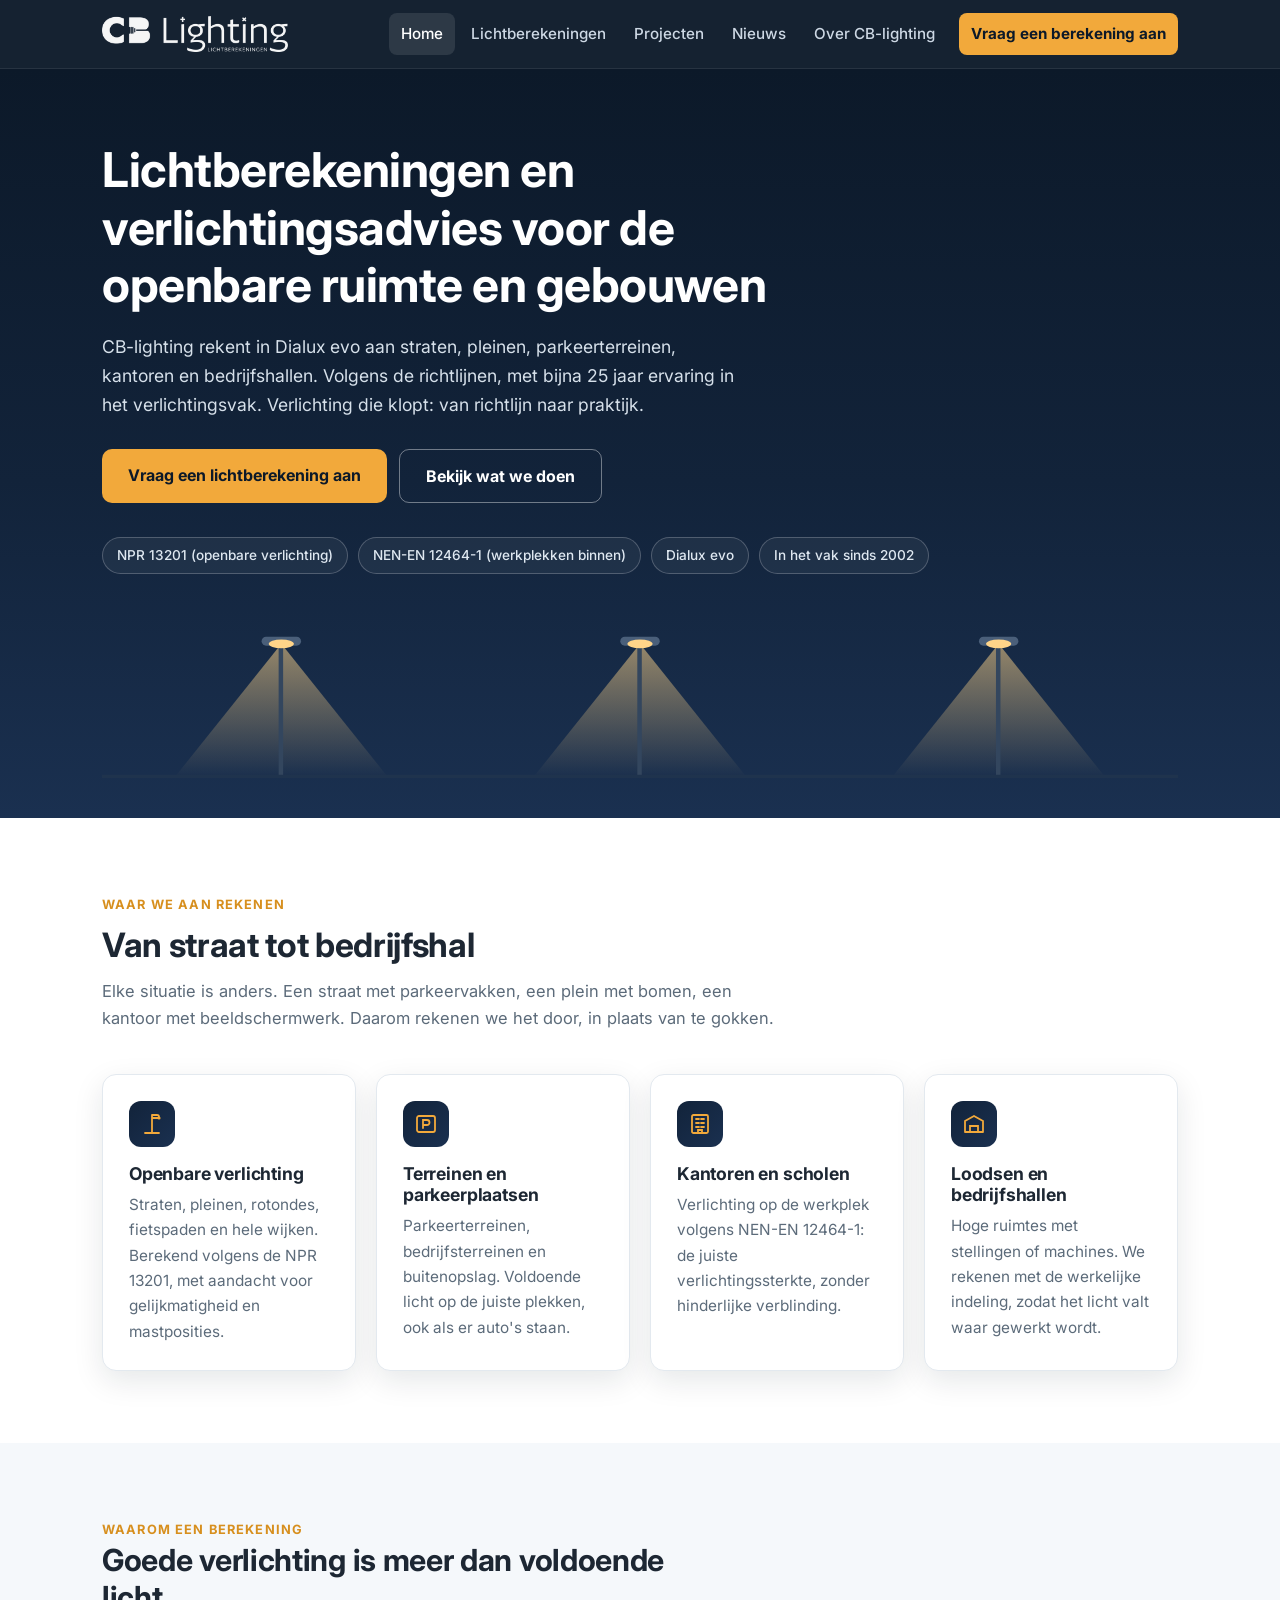
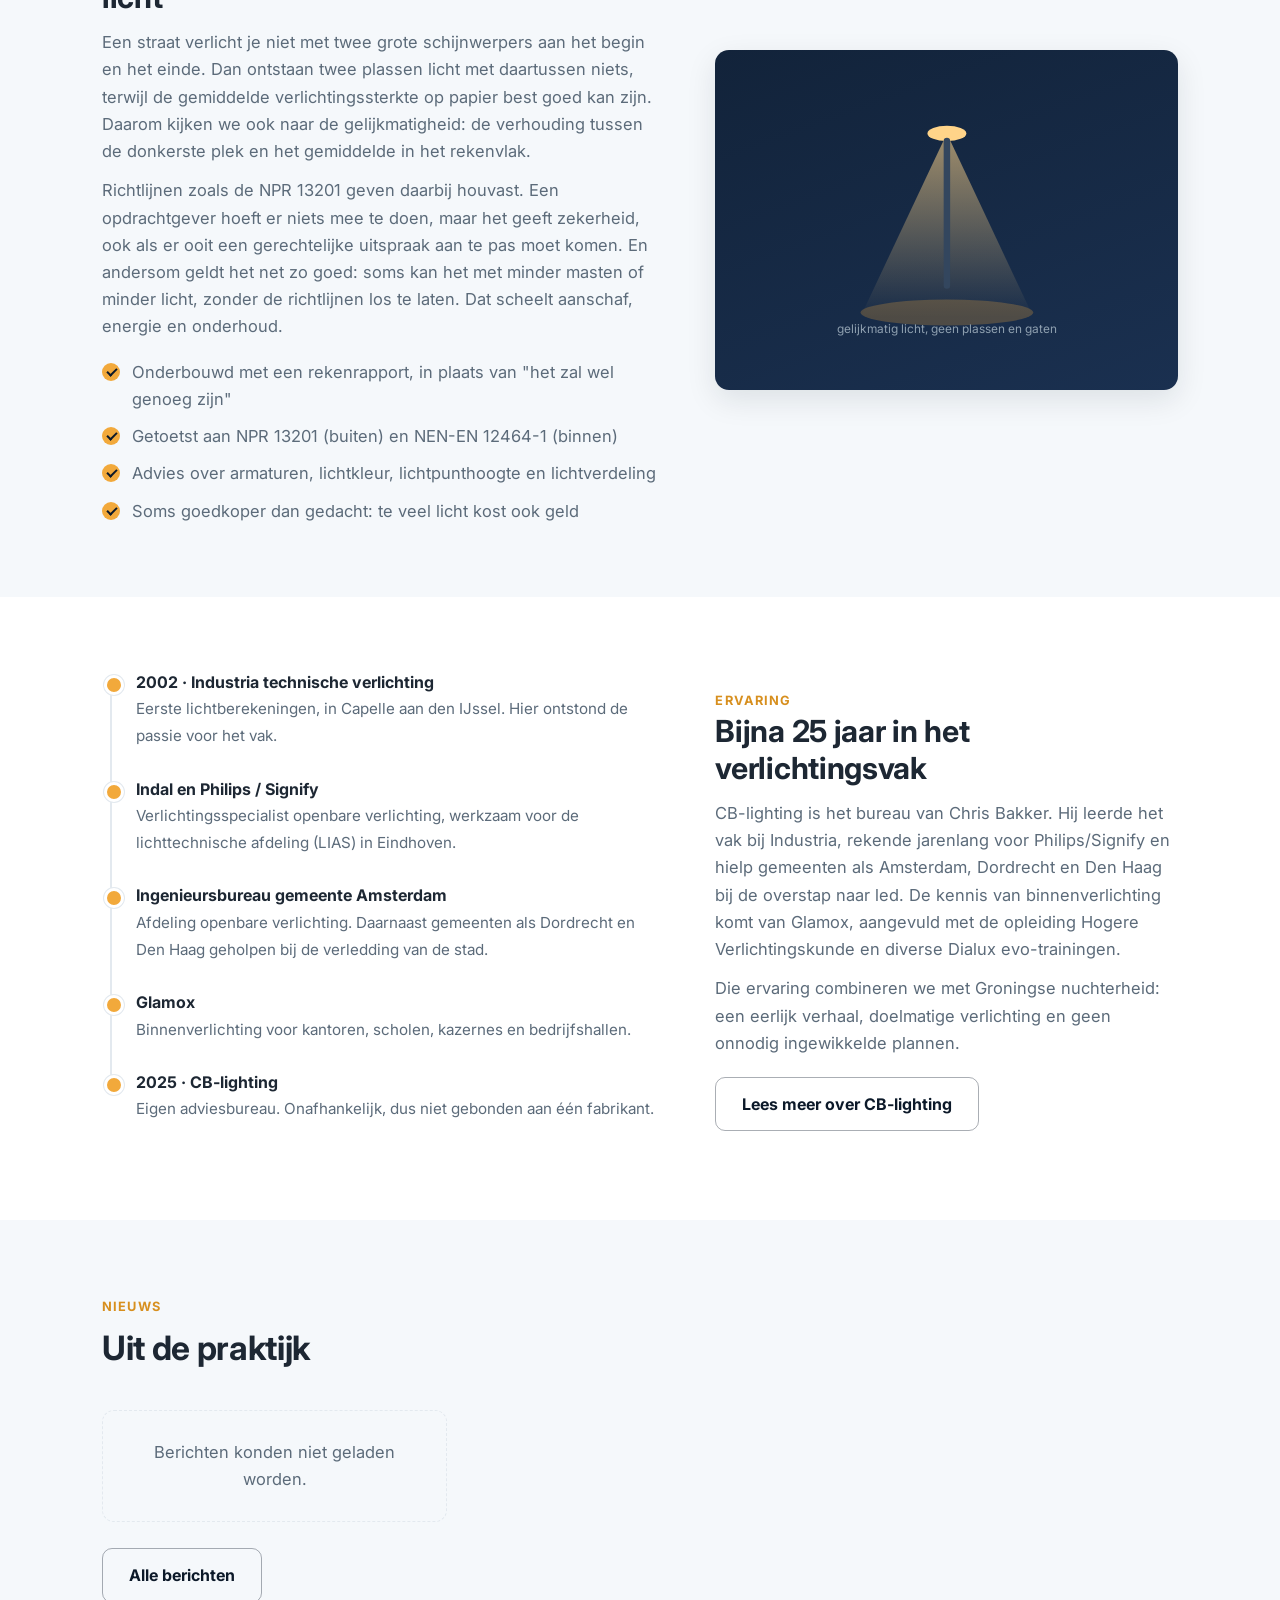
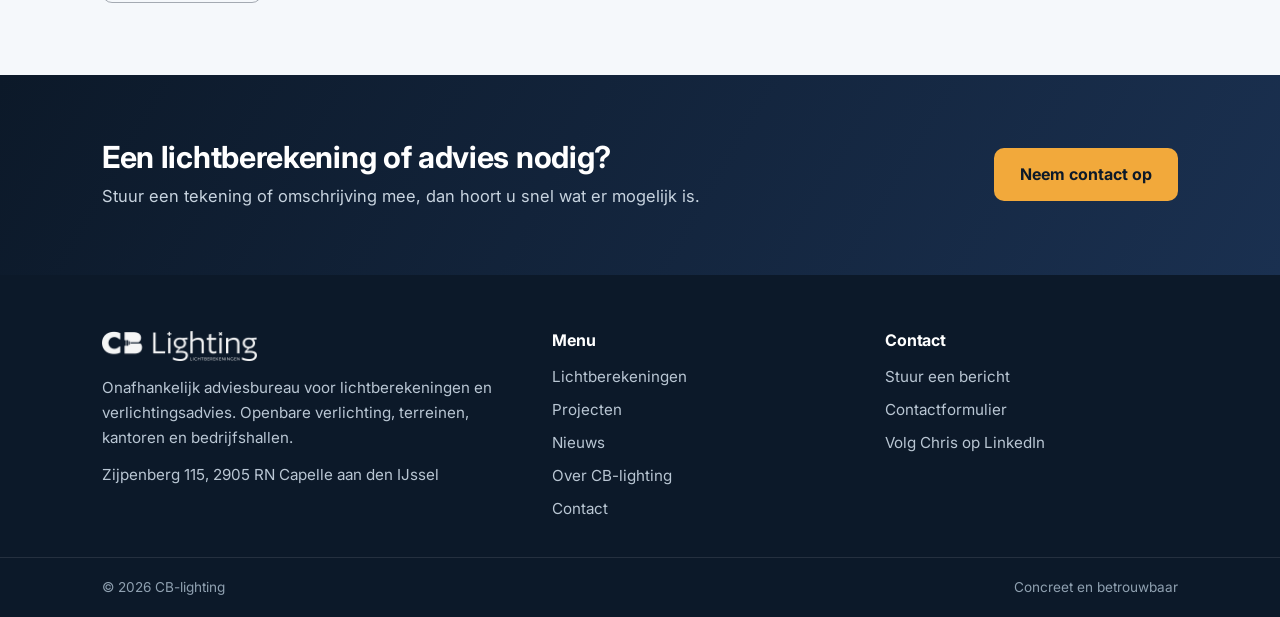
==== index.html @ fa9747a0 "Telefoonvriendelijker: belknop in de balk op mobiel, menu sluit bij tikken ernaast, bewerk-balk comp" ====
<!DOCTYPE html>
<html lang="nl">
<head>
  <meta charset="UTF-8">
  <meta name="viewport" content="width=device-width, initial-scale=1.0">
  <title>Lichtberekeningen en verlichtingsadvies | CB-lighting</title>
  <meta name="description" content="CB-lighting maakt lichtberekeningen in Dialux evo voor openbare verlichting, terreinen en gebouwen. Volgens NPR 13201 en NEN-EN 12464-1, met bijna 25 jaar ervaring in het verlichtingsvak.">
  <link rel="canonical" href="https://cb-lighting.nl/">
  <meta property="og:title" content="Lichtberekeningen en verlichtingsadvies | CB-lighting">
  <meta property="og:description" content="Lichtberekeningen voor straten, terreinen, kantoren en hallen. Volgens NPR 13201 en NEN-EN 12464-1.">
  <meta property="og:type" content="website">
  <meta property="og:url" content="https://cb-lighting.nl/">
  <link rel="icon" href="assets/favicon.png" type="image/png">
  <link rel="preconnect" href="https://fonts.googleapis.com">
  <link rel="preconnect" href="https://fonts.gstatic.com" crossorigin>
  <link href="https://fonts.googleapis.com/css2?family=Inter:wght@400;500;600;700;800&display=swap" rel="stylesheet">
  <link rel="stylesheet" href="css/stijl.css">
  <script type="application/ld+json">
  {
    "@context": "https://schema.org",
    "@type": "ProfessionalService",
    "name": "CB-lighting",
    "description": "Adviesbureau voor lichtberekeningen en verlichtingsadvies: openbare verlichting, terreinen, kantoren en bedrijfshallen.",
    "url": "https://cb-lighting.nl/",
    "founder": { "@type": "Person", "name": "Chris Bakker" },
    "address": {
      "@type": "PostalAddress",
      "streetAddress": "Zijpenberg 115",
      "postalCode": "2905 RN",
      "addressLocality": "Capelle aan den IJssel",
      "addressCountry": "NL"
    },
    "areaServed": "Nederland",
    "knowsAbout": ["Lichtberekeningen", "Openbare verlichting", "Dialux evo", "NPR 13201", "NEN-EN 12464-1"]
  }
  </script>
</head>
<body>

<header class="top">
  <div class="wrap">
    <a class="logo" href="index.html" aria-label="CB Lighting, naar de homepage">
      <img src="assets/logo-wit.png" alt="CB Lighting, lichtberekeningen">
    </a>
    <a class="belknop" href="#" aria-label="Bel CB-lighting"><svg viewBox="0 0 24 24" fill="none" stroke="#0c1929" stroke-width="2" stroke-linecap="round"><path d="M5 4h4l2 5-2.5 1.5a12 12 0 0 0 5 5L15 13l5 2v4a2 2 0 0 1-2 2A16 16 0 0 1 3 6a2 2 0 0 1 2-2z"/></svg></a>
    <button class="hamburger" aria-label="Menu openen"><span></span><span></span><span></span></button>
    <nav class="menu">
      <a href="index.html" class="actief">Home</a>
      <a href="lichtberekeningen.html">Lichtberekeningen</a>
      <a href="projecten.html">Projecten</a>
      <a href="nieuws.html">Nieuws</a>
      <a href="over-cb-lighting.html">Over CB-lighting</a>
      <a href="contact.html" class="cta">Vraag een berekening aan</a>
    </nav>
  </div>
</header>

<section class="hero">
  <div class="wrap">
    <h1>Lichtberekeningen en verlichtingsadvies voor de openbare ruimte en gebouwen</h1>
    <p class="sub">CB-lighting rekent in Dialux evo aan straten, pleinen, parkeerterreinen, kantoren en bedrijfshallen. Volgens de richtlijnen, met bijna 25 jaar ervaring in het verlichtingsvak. Verlichting die klopt: van richtlijn naar praktijk.</p>
    <div class="knoppen">
      <a class="knop vol" href="contact.html">Vraag een lichtberekening aan</a>
      <a class="knop rand" href="lichtberekeningen.html">Bekijk wat we doen</a>
    </div>
    <div class="badges">
      <span class="badge">NPR 13201 (openbare verlichting)</span>
      <span class="badge">NEN-EN 12464-1 (werkplekken binnen)</span>
      <span class="badge">Dialux evo</span>
      <span class="badge">In het vak sinds 2002</span>
    </div>
    <svg class="heroscene" viewBox="0 0 1200 190" xmlns="http://www.w3.org/2000/svg" aria-hidden="true" preserveAspectRatio="xMidYMax slice">
      <defs>
        <linearGradient id="licht" x1="0" y1="0" x2="0" y2="1">
          <stop offset="0" stop-color="#ffd489" stop-opacity="0.55"/>
          <stop offset="1" stop-color="#ffd489" stop-opacity="0"/>
        </linearGradient>
      </defs>
      <!-- lichtmasten met overlappende lichtbundels: gelijkmatige verlichting -->
      <g>
        <path d="M200 40 L80 190 L320 190 Z" fill="url(#licht)"/>
        <path d="M600 40 L480 190 L720 190 Z" fill="url(#licht)"/>
        <path d="M1000 40 L880 190 L1120 190 Z" fill="url(#licht)"/>
        <rect x="197" y="40" width="5" height="150" rx="2" fill="#33465e"/>
        <rect x="597" y="40" width="5" height="150" rx="2" fill="#33465e"/>
        <rect x="997" y="40" width="5" height="150" rx="2" fill="#33465e"/>
        <rect x="178" y="32" width="44" height="10" rx="5" fill="#4a5f7a"/>
        <rect x="578" y="32" width="44" height="10" rx="5" fill="#4a5f7a"/>
        <rect x="978" y="32" width="44" height="10" rx="5" fill="#4a5f7a"/>
        <ellipse cx="200" cy="40" rx="14" ry="5" fill="#ffd489"/>
        <ellipse cx="600" cy="40" rx="14" ry="5" fill="#ffd489"/>
        <ellipse cx="1000" cy="40" rx="14" ry="5" fill="#ffd489"/>
      </g>
      <rect x="0" y="186" width="1200" height="4" fill="#1f334d"/>
    </svg>
  </div>
</section>

<section class="sectie">
  <div class="wrap">
    <div class="kop">
      <span class="label">Waar we aan rekenen</span>
      <h2>Van straat tot bedrijfshal</h2>
      <p>Elke situatie is anders. Een straat met parkeervakken, een plein met bomen, een kantoor met beeldschermwerk. Daarom rekenen we het door, in plaats van te gokken.</p>
    </div>
    <div class="kaarten">
      <div class="kaart">
        <div class="icoon">
          <svg viewBox="0 0 24 24" fill="none" stroke="#f2a93b" stroke-width="1.8" stroke-linecap="round"><path d="M12 3v18M12 3h5a2 2 0 0 1 2 2v1h-7M5 21h14"/><circle cx="19" cy="6" r="1.6" fill="#f2a93b" stroke="none"/></svg>
        </div>
        <h3>Openbare verlichting</h3>
        <p>Straten, pleinen, rotondes, fietspaden en hele wijken. Berekend volgens de NPR 13201, met aandacht voor gelijkmatigheid en mastposities.</p>
      </div>
      <div class="kaart">
        <div class="icoon">
          <svg viewBox="0 0 24 24" fill="none" stroke="#f2a93b" stroke-width="1.8" stroke-linecap="round"><rect x="3" y="4" width="18" height="16" rx="2"/><path d="M9 16v-8h4a2.5 2.5 0 0 1 0 5H9"/></svg>
        </div>
        <h3>Terreinen en parkeerplaatsen</h3>
        <p>Parkeerterreinen, bedrijfsterreinen en buitenopslag. Voldoende licht op de juiste plekken, ook als er auto's staan.</p>
      </div>
      <div class="kaart">
        <div class="icoon">
          <svg viewBox="0 0 24 24" fill="none" stroke="#f2a93b" stroke-width="1.8" stroke-linecap="round"><rect x="4" y="3" width="16" height="18" rx="1.5"/><path d="M8 7h3M8 11h3M8 15h3M13 7h3M13 11h3M13 15h3M10 21v-3h4v3"/></svg>
        </div>
        <h3>Kantoren en scholen</h3>
        <p>Verlichting op de werkplek volgens NEN-EN 12464-1: de juiste verlichtingssterkte, zonder hinderlijke verblinding.</p>
      </div>
      <div class="kaart">
        <div class="icoon">
          <svg viewBox="0 0 24 24" fill="none" stroke="#f2a93b" stroke-width="1.8" stroke-linecap="round"><path d="M3 20V9l9-5 9 5v11M3 20h18M8 20v-6h8v6"/></svg>
        </div>
        <h3>Loodsen en bedrijfshallen</h3>
        <p>Hoge ruimtes met stellingen of machines. We rekenen met de werkelijke indeling, zodat het licht valt waar gewerkt wordt.</p>
      </div>
    </div>
  </div>
</section>

<section class="sectie wolk">
  <div class="wrap twee">
    <div class="tekstblok">
      <span class="label" style="color:var(--amber-donker);font-weight:700;text-transform:uppercase;letter-spacing:.09em;font-size:.8rem;">Waarom een berekening</span>
      <h2>Goede verlichting is meer dan voldoende licht</h2>
      <div data-tekst="home_welkom">
        <p>Een straat verlicht je niet met twee grote schijnwerpers aan het begin en het einde. Dan ontstaan twee plassen licht met daartussen niets, terwijl de gemiddelde verlichtingssterkte op papier best goed kan zijn. Daarom kijken we ook naar de gelijkmatigheid: de verhouding tussen de donkerste plek en het gemiddelde in het rekenvlak.</p>
        <p>Richtlijnen zoals de NPR 13201 geven daarbij houvast. Een opdrachtgever hoeft er niets mee te doen, maar het geeft zekerheid, ook als er ooit een gerechtelijke uitspraak aan te pas moet komen. En andersom geldt het net zo goed: soms kan het met minder masten of minder licht, zonder de richtlijnen los te laten. Dat scheelt aanschaf, energie en onderhoud.</p>
      </div>
      <ul class="checklijst" style="margin-top:18px">
        <li>Onderbouwd met een rekenrapport, in plaats van "het zal wel genoeg zijn"</li>
        <li>Getoetst aan NPR 13201 (buiten) en NEN-EN 12464-1 (binnen)</li>
        <li>Advies over armaturen, lichtkleur, lichtpunthoogte en lichtverdeling</li>
        <li>Soms goedkoper dan gedacht: te veel licht kost ook geld</li>
      </ul>
    </div>
    <div class="beeld" data-foto="home-zijbeeld" style="min-height:340px">
      <svg viewBox="0 0 300 220" xmlns="http://www.w3.org/2000/svg" style="width:70%" aria-hidden="true">
        <defs>
          <linearGradient id="bundel" x1="0" y1="0" x2="0" y2="1">
            <stop offset="0" stop-color="#ffd489" stop-opacity=".6"/><stop offset="1" stop-color="#ffd489" stop-opacity="0"/>
          </linearGradient>
        </defs>
        <path d="M150 30 L70 200 L230 200 Z" fill="url(#bundel)"/>
        <ellipse cx="150" cy="30" rx="18" ry="7" fill="#ffd489"/>
        <rect x="147" y="34" width="6" height="140" rx="3" fill="#33465e"/>
        <ellipse cx="150" cy="196" rx="80" ry="12" fill="#f2a93b" opacity=".25"/>
        <text x="150" y="215" text-anchor="middle" fill="#8fa0b0" font-family="Inter, sans-serif" font-size="11">gelijkmatig licht, geen plassen en gaten</text>
      </svg>
    </div>
  </div>
</section>

<section class="sectie">
  <div class="wrap twee">
    <div>
      <ul class="tijdlijn">
        <li><b>2002 · Industria technische verlichting</b><span>Eerste lichtberekeningen, in Capelle aan den IJssel. Hier ontstond de passie voor het vak.</span></li>
        <li><b>Indal en Philips / Signify</b><span>Verlichtingsspecialist openbare verlichting, werkzaam voor de lichttechnische afdeling (LIAS) in Eindhoven.</span></li>
        <li><b>Ingenieursbureau gemeente Amsterdam</b><span>Afdeling openbare verlichting. Daarnaast gemeenten als Dordrecht en Den Haag geholpen bij de verledding van de stad.</span></li>
        <li><b>Glamox</b><span>Binnenverlichting voor kantoren, scholen, kazernes en bedrijfshallen.</span></li>
        <li><b>2025 · CB-lighting</b><span>Eigen adviesbureau. Onafhankelijk, dus niet gebonden aan één fabrikant.</span></li>
      </ul>
    </div>
    <div class="tekstblok">
      <span class="label" style="color:var(--amber-donker);font-weight:700;text-transform:uppercase;letter-spacing:.09em;font-size:.8rem;">Ervaring</span>
      <h2>Bijna 25 jaar in het verlichtingsvak</h2>
      <p>CB-lighting is het bureau van Chris Bakker. Hij leerde het vak bij Industria, rekende jarenlang voor Philips/Signify en hielp gemeenten als Amsterdam, Dordrecht en Den Haag bij de overstap naar led. De kennis van binnenverlichting komt van Glamox, aangevuld met de opleiding Hogere Verlichtingskunde en diverse Dialux evo-trainingen.</p>
      <p>Die ervaring combineren we met Groningse nuchterheid: een eerlijk verhaal, doelmatige verlichting en geen onnodig ingewikkelde plannen.</p>
      <a class="knop rand donker" href="over-cb-lighting.html" style="margin-top:8px">Lees meer over CB-lighting</a>
    </div>
  </div>
</section>

<section class="sectie wolk">
  <div class="wrap">
    <div class="kop">
      <span class="label">Nieuws</span>
      <h2>Uit de praktijk</h2>
    </div>
    <div class="nieuwslijst" id="nieuws-thuis">
      <div class="leegmelding">Berichten worden geladen...</div>
    </div>
    <p style="margin-top:26px"><a class="knop rand donker" href="nieuws.html">Alle berichten</a></p>
  </div>
</section>

<section class="ctastrook">
  <div class="wrap">
    <div>
      <h2>Een lichtberekening of advies nodig?</h2>
      <p>Stuur een tekening of omschrijving mee, dan hoort u snel wat er mogelijk is.</p>
      <p data-telblok style="display:none;margin-top:8px">Liever direct bellen? <a data-tellink href="#" style="color:var(--gloed);font-weight:700"></a></p>
    </div>
    <a class="knop vol" href="contact.html">Neem contact op</a>
  </div>
</section>

<footer>
  <div class="wrap">
    <div>
      <a class="logo" href="index.html" style="margin-bottom:14px"><img src="assets/logo-wit.png" alt="CB Lighting"></a>
      <p>Onafhankelijk adviesbureau voor lichtberekeningen en verlichtingsadvies. Openbare verlichting, terreinen, kantoren en bedrijfshallen.</p>
      <p style="margin-top:12px" data-tekst="contact_adres" data-enkel>Zijpenberg 115, 2905 RN Capelle aan den IJssel</p>
    </div>
    <div>
      <h4>Menu</h4>
      <ul>
        <li><a href="lichtberekeningen.html">Lichtberekeningen</a></li>
        <li><a href="projecten.html">Projecten</a></li>
        <li><a href="nieuws.html">Nieuws</a></li>
        <li><a href="over-cb-lighting.html">Over CB-lighting</a></li>
        <li><a href="contact.html">Contact</a></li>
      </ul>
    </div>
    <div>
      <h4>Contact</h4>
      <ul>
        <li><a data-maillink href="contact.html">Stuur een bericht</a></li>
        <li data-telblok style="display:none"><a data-tellink href="#"></a></li>
        <li><a href="contact.html">Contactformulier</a></li>
        <li><a href="https://www.linkedin.com/in/ccbakker/" target="_blank" rel="noopener">Volg Chris op LinkedIn</a></li>
      </ul>
    </div>
  </div>
  <div class="onderbalk">
    <div class="wrap">
      <span>© <span data-jaar>2026</span> CB-lighting</span>
      <span>Concreet en betrouwbaar</span>
    </div>
  </div>
</footer>

<script src="js/config.js"></script>
<script src="js/site.js"></script>
<script>
// Laatste drie nieuwsberichten op de homepage
cblLees("cbl_nieuws?select=id,titel,tekst,foto_url,linkedin_url,datum&gepubliceerd=eq.true&order=datum.desc&limit=3")
  .then(function (items) {
    var doel = document.getElementById("nieuws-thuis");
    doel.innerHTML = "";
    if (!items.length) {
      doel.innerHTML = '<div class="leegmelding">Nog geen berichten.</div>';
      return;
    }
    items.forEach(function (n) {
      var kaart = document.createElement("article");
      kaart.className = "nieuwsitem";
      var foto = n.foto_url ? '<div class="nfoto"><img src="' + n.foto_url + '" alt="" loading="lazy"></div>' : "";
      var chip = n.linkedin_url ? '<span class="li-chip">LinkedIn-bericht</span>' : "";
      kaart.innerHTML = foto +
        '<div class="inhoud">' +
        '<div class="kop-rij"><time></time>' + chip + '</div><h3></h3><div class="tekst dicht"></div>' +
        '<div class="voet"><a class="leesmeer" href="nieuws.html#' + n.id + '" style="text-decoration:none">Lees verder</a></div>' +
        '</div>';
      kaart.querySelector("time").textContent = cblDatum(n.datum);
      kaart.querySelector("h3").textContent = n.titel;
      kaart.querySelector(".tekst").textContent = n.tekst;
      doel.appendChild(kaart);
    });
  })
  .catch(function () {
    document.getElementById("nieuws-thuis").innerHTML = '<div class="leegmelding">Berichten konden niet geladen worden.</div>';
  });
</script>
</body>
</html>
---- css/stijl.css ----
/* CB-lighting: één stylesheet voor de hele site */

:root {
  --nacht: #0c1929;
  --nacht-2: #12233a;
  --nacht-3: #1a3050;
  --amber: #f2a93b;
  --amber-donker: #d78f1e;
  --gloed: #ffd489;
  --inkt: #1d2733;
  --grijs: #5c6b7a;
  --lijn: #e3e9ef;
  --wolk: #f5f8fb;
  --wit: #ffffff;
  --schaduw: 0 10px 30px rgba(12, 25, 41, .10);
  --rond: 14px;
  --breed: 1120px;
}

* { margin: 0; padding: 0; box-sizing: border-box; }

html { scroll-behavior: smooth; }

body {
  font-family: "Inter", system-ui, -apple-system, "Segoe UI", sans-serif;
  color: var(--inkt);
  background: var(--wit);
  line-height: 1.65;
  font-size: 16.5px;
}

img { max-width: 100%; display: block; }

a { color: var(--amber-donker); }

h1, h2, h3, h4 { line-height: 1.2; font-weight: 700; letter-spacing: -.01em; }

.wrap { max-width: var(--breed); margin: 0 auto; padding: 0 22px; }

/* ---------- Header ---------- */

.top {
  position: sticky; top: 0; z-index: 50;
  background: rgba(12, 25, 41, .96);
  backdrop-filter: blur(8px);
  border-bottom: 1px solid rgba(255, 255, 255, .08);
}
.top .wrap { display: flex; align-items: center; justify-content: space-between; height: 68px; }

.logo { display: flex; align-items: center; gap: 10px; text-decoration: none; }
.logo svg { width: 34px; height: 34px; flex: none; }
.logo b { color: var(--wit); font-size: 1.15rem; letter-spacing: .01em; }
.logo b span { color: var(--amber); }
.logo img { height: 36px; width: auto; display: block; }
footer .logo img { height: 30px; }

.menu { display: flex; gap: 4px; align-items: center; }
.menu a {
  color: #cdd8e4; text-decoration: none; font-size: .95rem; font-weight: 500;
  padding: 8px 12px; border-radius: 8px;
}
.menu a:hover { color: var(--wit); background: rgba(255, 255, 255, .07); }
.menu a.actief { color: var(--wit); background: rgba(255, 255, 255, .10); }
.menu a.cta {
  background: var(--amber); color: var(--nacht); font-weight: 700; margin-left: 8px;
}
.menu a.cta:hover { background: var(--gloed); }

.hamburger {
  display: none; background: none; border: 0; cursor: pointer; padding: 8px;
}
.hamburger span { display: block; width: 24px; height: 2px; background: var(--wit); margin: 5px 0; border-radius: 2px; }

/* Belknop in de balk: alleen op telefoonformaat, en alleen als er een nummer is ingesteld */
.belknop { display: none; }

@media (max-width: 900px) {
  .hamburger { display: block; }
  body.tel-actief .belknop {
    display: grid; place-items: center;
    width: 42px; height: 42px; border-radius: 50%;
    background: var(--amber); margin-left: auto; margin-right: 12px; flex: none;
  }
  body.tel-actief .belknop svg { width: 20px; height: 20px; }
  .menu {
    display: none; position: absolute; top: 68px; left: 0; right: 0;
    flex-direction: column; align-items: stretch; gap: 2px;
    background: var(--nacht); padding: 12px 18px 18px;
    border-bottom: 1px solid rgba(255, 255, 255, .1);
  }
  .menu.open { display: flex; }
  .menu a { padding: 12px 14px; }
  .menu a.cta { margin-left: 0; text-align: center; margin-top: 6px; }
}

/* ---------- Hero ---------- */

.hero {
  position: relative; overflow: hidden;
  background: linear-gradient(180deg, var(--nacht) 0%, var(--nacht-2) 55%, var(--nacht-3) 100%);
  color: var(--wit);
}
.hero .wrap { position: relative; z-index: 2; padding-top: 72px; padding-bottom: 40px; }
.hero h1 { font-size: clamp(1.9rem, 4.2vw, 3rem); max-width: 720px; }
.hero p.sub { margin-top: 18px; max-width: 640px; color: #d6e0ea; font-size: 1.1rem; }
.hero .knoppen { margin-top: 30px; display: flex; gap: 12px; flex-wrap: wrap; }

.badges { display: flex; gap: 10px; flex-wrap: wrap; margin-top: 34px; }
.badge {
  border: 1px solid rgba(255, 255, 255, .22); color: #dfe8f1;
  padding: 6px 14px; border-radius: 999px; font-size: .85rem; font-weight: 500;
  background: rgba(255, 255, 255, .05);
}

.heroscene { display: block; width: 100%; margin-top: 34px; }

/* ---------- Knoppen ---------- */

.knop {
  display: inline-block; text-decoration: none; font-weight: 700; font-size: 1rem;
  padding: 13px 26px; border-radius: 10px; border: 0; cursor: pointer;
  transition: transform .12s ease, background .12s ease;
}
.knop:hover { transform: translateY(-1px); }
.knop.vol { background: var(--amber); color: var(--nacht); }
.knop.vol:hover { background: var(--gloed); }
.knop.rand { background: transparent; color: var(--wit); border: 1.5px solid rgba(255, 255, 255, .4); }
.knop.rand:hover { border-color: var(--wit); }
.knop.rand.donker { color: var(--nacht); border-color: rgba(12, 25, 41, .35); }
.knop.rand.donker:hover { border-color: var(--nacht); }

/* ---------- Secties ---------- */

.sectie { padding: 72px 0; }
.sectie.wolk { background: var(--wolk); }
.sectie.nacht { background: var(--nacht); color: var(--wit); }

.kop { max-width: 680px; margin-bottom: 42px; }
.kop .label {
  color: var(--amber-donker); font-weight: 700; text-transform: uppercase;
  letter-spacing: .09em; font-size: .8rem;
}
.sectie.nacht .kop .label { color: var(--amber); }
.kop h2 { font-size: clamp(1.5rem, 3vw, 2.1rem); margin-top: 8px; }
.kop p { margin-top: 12px; color: var(--grijs); }
.sectie.nacht .kop p { color: #c7d3df; }

/* ---------- Kaarten ---------- */

.kaarten { display: grid; grid-template-columns: repeat(auto-fit, minmax(240px, 1fr)); gap: 20px; }
.kaart {
  background: var(--wit); border: 1px solid var(--lijn); border-radius: var(--rond);
  padding: 26px; box-shadow: var(--schaduw);
}
.kaart .icoon {
  width: 46px; height: 46px; border-radius: 12px; display: grid; place-items: center;
  background: linear-gradient(135deg, var(--nacht-2), var(--nacht-3)); margin-bottom: 16px;
}
.kaart .icoon svg { width: 24px; height: 24px; }
.kaart h3 { font-size: 1.1rem; margin-bottom: 8px; }
.kaart p { color: var(--grijs); font-size: .96rem; }

/* ---------- Twee kolommen ---------- */

.twee { display: grid; grid-template-columns: 1.1fr .9fr; gap: 48px; align-items: center; }
@media (max-width: 860px) { .twee { grid-template-columns: 1fr; gap: 28px; } }
.twee .beeld {
  border-radius: var(--rond); overflow: hidden; box-shadow: var(--schaduw);
  background: linear-gradient(160deg, var(--nacht-2), var(--nacht-3));
  min-height: 280px; display: grid; place-items: center;
}
.twee .beeld img { width: 100%; height: 100%; object-fit: cover; }
.beeld.heeft-foto > svg { display: none; }

.tekstblok h2 { font-size: clamp(1.4rem, 2.6vw, 1.9rem); margin-bottom: 14px; }
.tekstblok p { color: var(--grijs); margin-bottom: 12px; }
.tekstblok p:last-child { margin-bottom: 0; }

/* ---------- Tijdlijn ---------- */

.tijdlijn { list-style: none; display: grid; gap: 0; }
.tijdlijn li { position: relative; padding: 0 0 26px 34px; }
.tijdlijn li::before {
  content: ""; position: absolute; left: 8px; top: 8px; bottom: -8px; width: 2px;
  background: var(--lijn);
}
.tijdlijn li:last-child::before { display: none; }
.tijdlijn li::after {
  content: ""; position: absolute; left: 2px; top: 6px; width: 14px; height: 14px;
  border-radius: 50%; background: var(--amber); border: 3px solid var(--wit);
  box-shadow: 0 0 0 1px var(--lijn);
}
.tijdlijn b { display: block; font-size: 1rem; }
.tijdlijn span { color: var(--grijs); font-size: .95rem; }

/* ---------- Stappen ---------- */

.stappen { display: grid; grid-template-columns: repeat(auto-fit, minmax(220px, 1fr)); gap: 20px; counter-reset: stap; }
.stap { background: var(--wit); border: 1px solid var(--lijn); border-radius: var(--rond); padding: 24px; }
.stap::before {
  counter-increment: stap; content: counter(stap);
  display: inline-grid; place-items: center; width: 38px; height: 38px; border-radius: 50%;
  background: var(--nacht); color: var(--amber); font-weight: 800; margin-bottom: 14px;
}
.stap h3 { font-size: 1.05rem; margin-bottom: 6px; }
.stap p { color: var(--grijs); font-size: .95rem; }

/* ---------- FAQ ---------- */

.faq { display: grid; gap: 12px; max-width: 780px; }
.faq details { background: var(--wit); border: 1px solid var(--lijn); border-radius: 12px; padding: 0; }
.faq summary {
  cursor: pointer; font-weight: 600; padding: 18px 22px; list-style: none;
  display: flex; justify-content: space-between; align-items: center; gap: 14px;
}
.faq summary::-webkit-details-marker { display: none; }
.faq summary::after { content: "+"; font-size: 1.4rem; color: var(--amber-donker); flex: none; }
.faq details[open] summary::after { content: "\2212"; }
.faq .antwoord { padding: 0 22px 18px; color: var(--grijs); }

/* ---------- Nieuws & projecten ---------- */

.nieuwslijst { display: grid; grid-template-columns: repeat(auto-fill, minmax(300px, 1fr)); gap: 20px; }
.nieuwsitem {
  background: var(--wit); border: 1px solid var(--lijn); border-radius: var(--rond);
  overflow: hidden; box-shadow: var(--schaduw); display: flex; flex-direction: column;
}
.nieuwsitem .nfoto { aspect-ratio: 16/9; background: linear-gradient(150deg, var(--nacht-2), var(--nacht-3)); }
.nieuwsitem .nfoto img { width: 100%; height: 100%; object-fit: cover; }
.nieuwsitem .inhoud { padding: 22px; display: flex; flex-direction: column; gap: 8px; flex: 1; }
.nieuwsitem time { color: var(--grijs); font-size: .85rem; }
.nieuwsitem h3 { font-size: 1.12rem; }
.nieuwsitem .tekst { color: var(--grijs); font-size: .95rem; white-space: pre-line; }
.nieuwsitem .tekst.dicht { display: -webkit-box; -webkit-line-clamp: 4; -webkit-box-orient: vertical; overflow: hidden; }
.nieuwsitem .voet { margin-top: auto; padding-top: 12px; display: flex; gap: 14px; align-items: center; }
.leesmeer { background: none; border: 0; color: var(--amber-donker); font-weight: 700; cursor: pointer; font-size: .95rem; padding: 0; }

.kop-rij { display: flex; align-items: center; gap: 10px; flex-wrap: wrap; }
.li-chip {
  display: inline-flex; align-items: center; gap: 6px;
  background: #eef4fb; color: #0a66c2; font-weight: 700; font-size: .74rem;
  padding: 3px 10px 3px 6px; border-radius: 999px; letter-spacing: .02em;
}
.li-chip::before {
  content: "in"; background: #0a66c2; color: #fff; border-radius: 4px;
  padding: 0 4px; font-weight: 800; font-size: .8rem;
}
.knop-li {
  display: inline-flex; align-items: center; gap: 7px;
  font-weight: 700; font-size: .88rem; color: #0a66c2; text-decoration: none;
  border: 1.5px solid #0a66c2; border-radius: 8px; padding: 7px 14px;
}
.knop-li::before { content: "in"; background: #0a66c2; color: #fff; border-radius: 4px; padding: 0 4px; font-weight: 800; }
.knop-li:hover { background: #0a66c2; color: #fff; }
.knop-li:hover::before { background: #fff; color: #0a66c2; }

.leegmelding { color: var(--grijs); background: var(--wolk); border: 1px dashed var(--lijn); border-radius: 12px; padding: 28px; text-align: center; }

/* ---------- Formulier ---------- */

.formulier { display: grid; gap: 16px; max-width: 640px; }
.veld { display: grid; gap: 6px; }
.veld label { font-weight: 600; font-size: .95rem; }
.veld input, .veld textarea, .veld select {
  font: inherit; padding: 12px 14px; border: 1.5px solid var(--lijn); border-radius: 10px;
  background: var(--wit); color: var(--inkt); width: 100%;
}
.veld input:focus, .veld textarea:focus { outline: 2px solid var(--amber); border-color: var(--amber); }
.veld .fout { color: #b3261e; font-size: .85rem; display: none; }
.veld.mis input, .veld.mis textarea { border-color: #b3261e; }
.veld.mis .fout { display: block; }
.verstopt { position: absolute; left: -9999px; opacity: 0; height: 0; overflow: hidden; }

.melding { border-radius: 10px; padding: 14px 18px; display: none; }
.melding.ok { display: block; background: #e7f6ec; color: #14572c; border: 1px solid #bfe5cb; }
.melding.err { display: block; background: #fdeceb; color: #8c1d18; border: 1px solid #f5c6c2; }

/* ---------- Contactgegevens ---------- */

.contactgrid { display: grid; grid-template-columns: 1fr 1fr; gap: 48px; }
@media (max-width: 860px) { .contactgrid { grid-template-columns: 1fr; } }
.gegevens { display: grid; gap: 18px; align-content: start; }
.gegeven { display: flex; gap: 14px; align-items: flex-start; }
.gegeven .gicoon {
  width: 42px; height: 42px; flex: none; border-radius: 10px; display: grid; place-items: center;
  background: var(--nacht);
}
.gegeven .gicoon svg { width: 20px; height: 20px; }
.gegeven b { display: block; }
.gegeven span, .gegeven a { color: var(--grijs); }
.kaartje { border-radius: var(--rond); overflow: hidden; border: 1px solid var(--lijn); box-shadow: var(--schaduw); }
.kaartje iframe { display: block; width: 100%; height: 320px; border: 0; }

/* ---------- CTA-strook ---------- */

.ctastrook { background: linear-gradient(120deg, var(--nacht) 0%, var(--nacht-3) 100%); color: var(--wit); }
.ctastrook .wrap { padding: 64px 22px; display: flex; align-items: center; justify-content: space-between; gap: 28px; flex-wrap: wrap; }
.ctastrook h2 { font-size: clamp(1.4rem, 2.8vw, 1.9rem); max-width: 560px; }
.ctastrook p { color: #c7d3df; margin-top: 8px; }

/* ---------- Voettekst ---------- */

footer { background: var(--nacht); color: #b9c6d3; font-size: .95rem; }
footer .wrap { padding: 56px 22px 36px; display: grid; grid-template-columns: 1.4fr 1fr 1fr; gap: 40px; }
@media (max-width: 800px) { footer .wrap { grid-template-columns: 1fr; gap: 28px; } }
footer h4 { color: var(--wit); margin-bottom: 14px; font-size: 1rem; }
footer a { color: #b9c6d3; text-decoration: none; }
footer a:hover { color: var(--wit); }
footer ul { list-style: none; display: grid; gap: 8px; }
.onderbalk { border-top: 1px solid rgba(255, 255, 255, .1); }
.onderbalk .wrap { display: flex; justify-content: space-between; gap: 12px; padding: 18px 22px; flex-wrap: wrap; font-size: .85rem; color: #8fa0b0; }

/* ---------- Diversen ---------- */

.uitgelicht {
  border-left: 4px solid var(--amber); background: var(--wolk);
  padding: 20px 24px; border-radius: 0 12px 12px 0; color: var(--inkt); font-size: 1.05rem;
}

.subkop { margin: 46px 0 18px; font-size: 1.3rem; }

.checklijst { list-style: none; display: grid; gap: 10px; }
.checklijst li { padding-left: 30px; position: relative; color: var(--grijs); }
.checklijst li::before {
  content: ""; position: absolute; left: 0; top: 4px; width: 18px; height: 18px;
  border-radius: 50%; background: var(--amber);
  clip-path: none;
}
.checklijst li::after {
  content: ""; position: absolute; left: 5px; top: 9px; width: 8px; height: 4px;
  border-left: 2px solid var(--nacht); border-bottom: 2px solid var(--nacht); transform: rotate(-45deg);
}
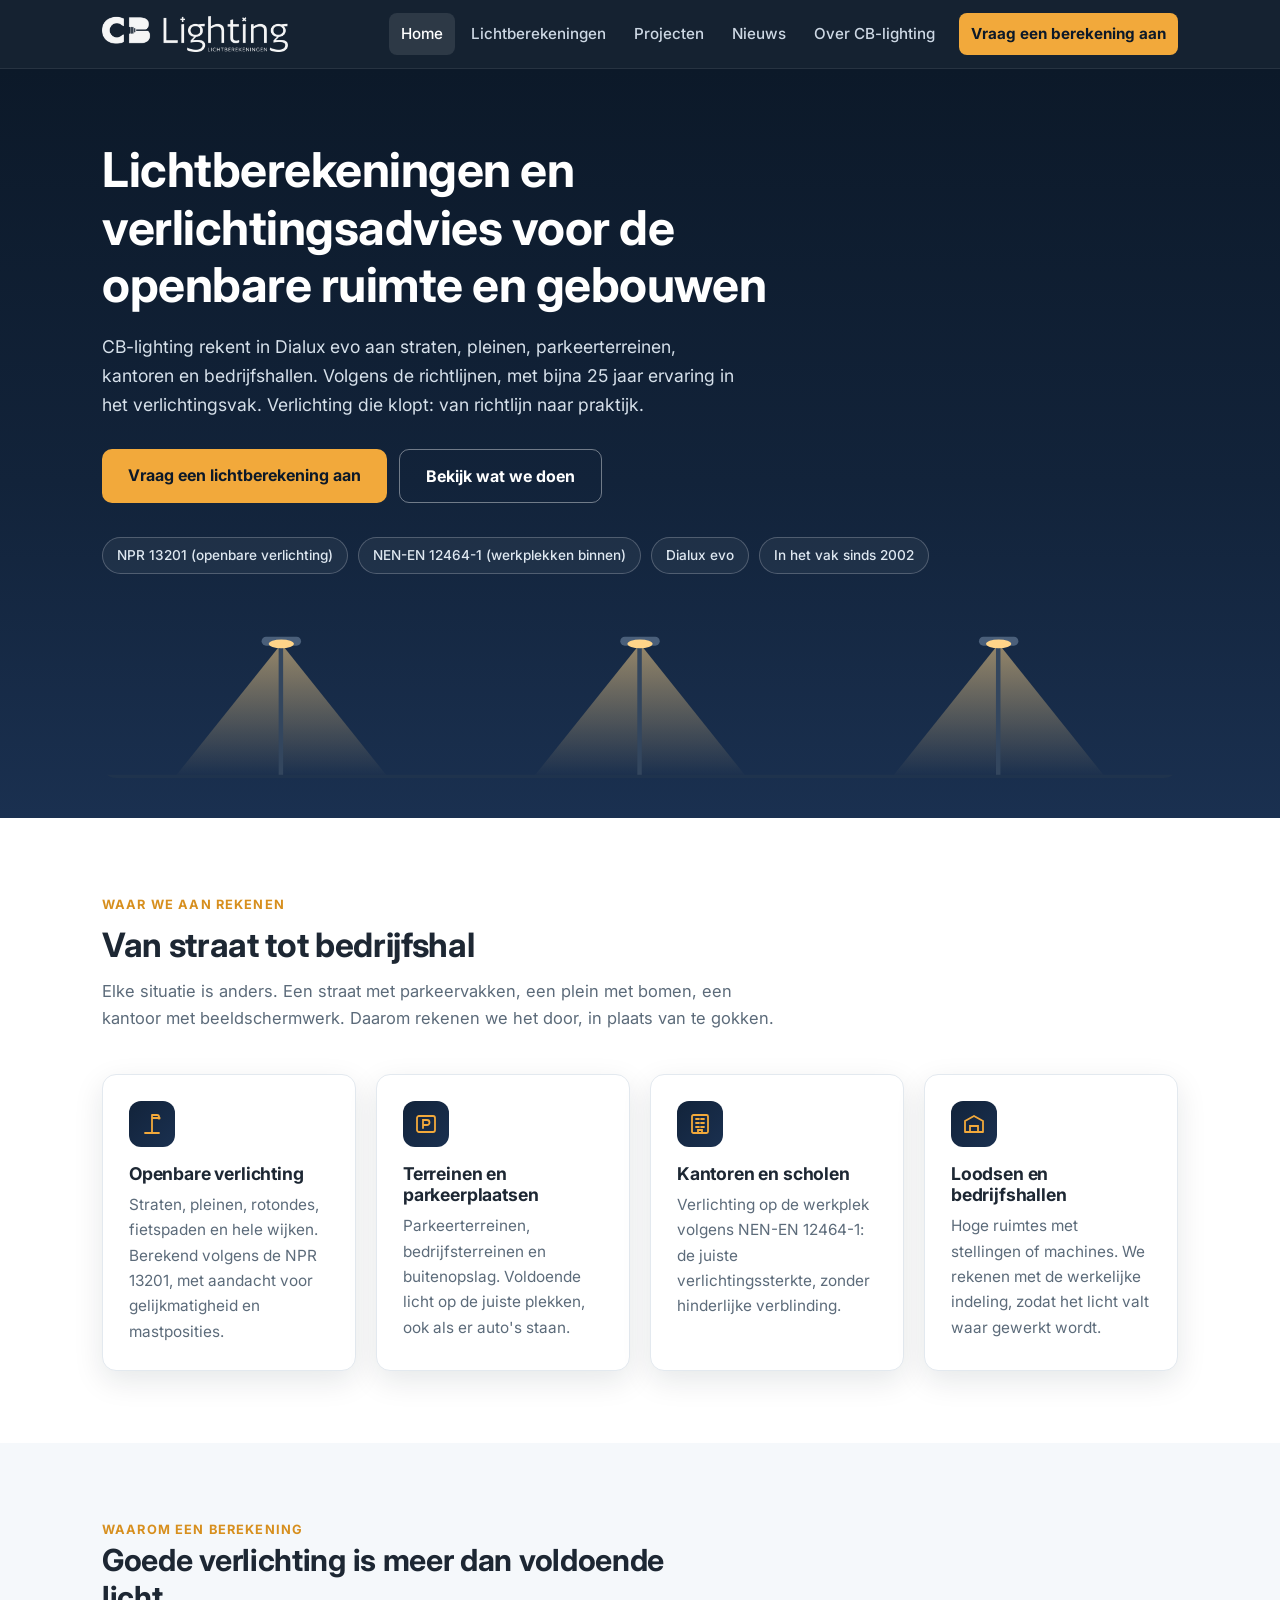
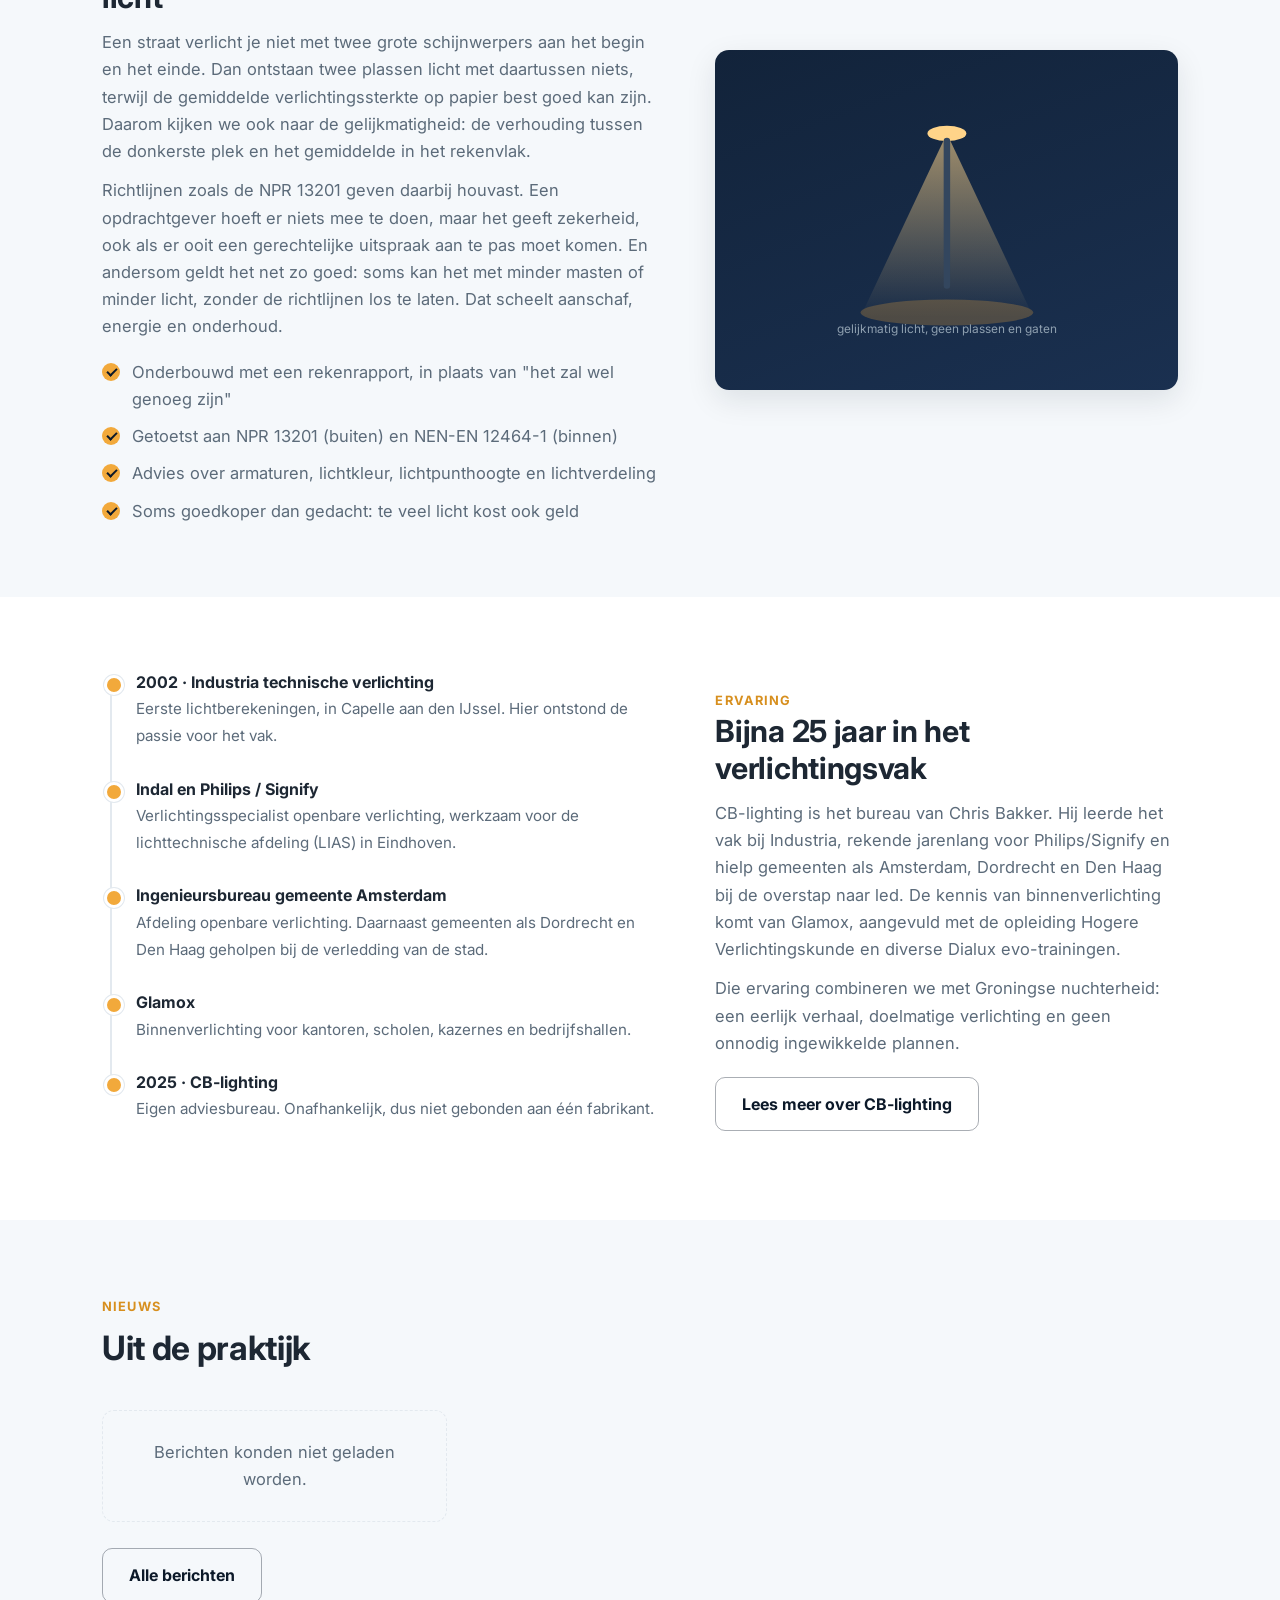
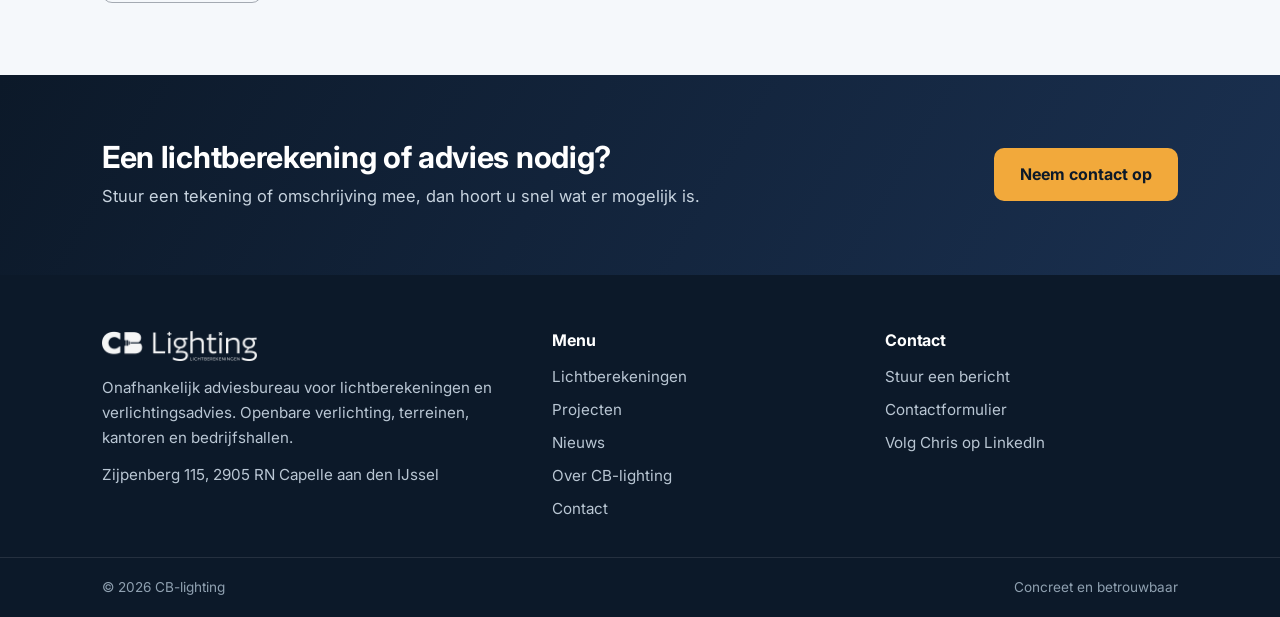
==== commit cebed9e4: "Openingsvlak: echte fotostrook van vijf projecten (uit zijn LinkedIn-banner) in plaats van de tekeni" ====
--- a/index.html
+++ b/index.html
@@ -69,6 +69,7 @@
       <span class="badge">Dialux evo</span>
       <span class="badge">In het vak sinds 2002</span>
     </div>
+    <div class="herofoto" data-foto="hero">
     <svg class="heroscene" viewBox="0 0 1200 190" xmlns="http://www.w3.org/2000/svg" aria-hidden="true" preserveAspectRatio="xMidYMax slice">
       <defs>
         <linearGradient id="licht" x1="0" y1="0" x2="0" y2="1">
@@ -93,6 +94,7 @@
       </g>
       <rect x="0" y="186" width="1200" height="4" fill="#1f334d"/>
     </svg>
+    </div>
   </div>
 </section>
 
--- a/css/stijl.css
+++ b/css/stijl.css
@@ -114,6 +114,14 @@
 
 .heroscene { display: block; width: 100%; margin-top: 34px; }
 
+.herofoto {
+  margin-top: 34px; border-radius: 14px; overflow: hidden;
+  background-size: cover; background-position: center;
+}
+.herofoto.heeft-foto { height: clamp(120px, 16vw, 200px); box-shadow: 0 12px 34px rgba(0, 0, 0, .35); }
+.herofoto.heeft-foto .heroscene { display: none; }
+.herofoto .heroscene { margin-top: 0; }
+
 /* ---------- Knoppen ---------- */
 
 .knop {
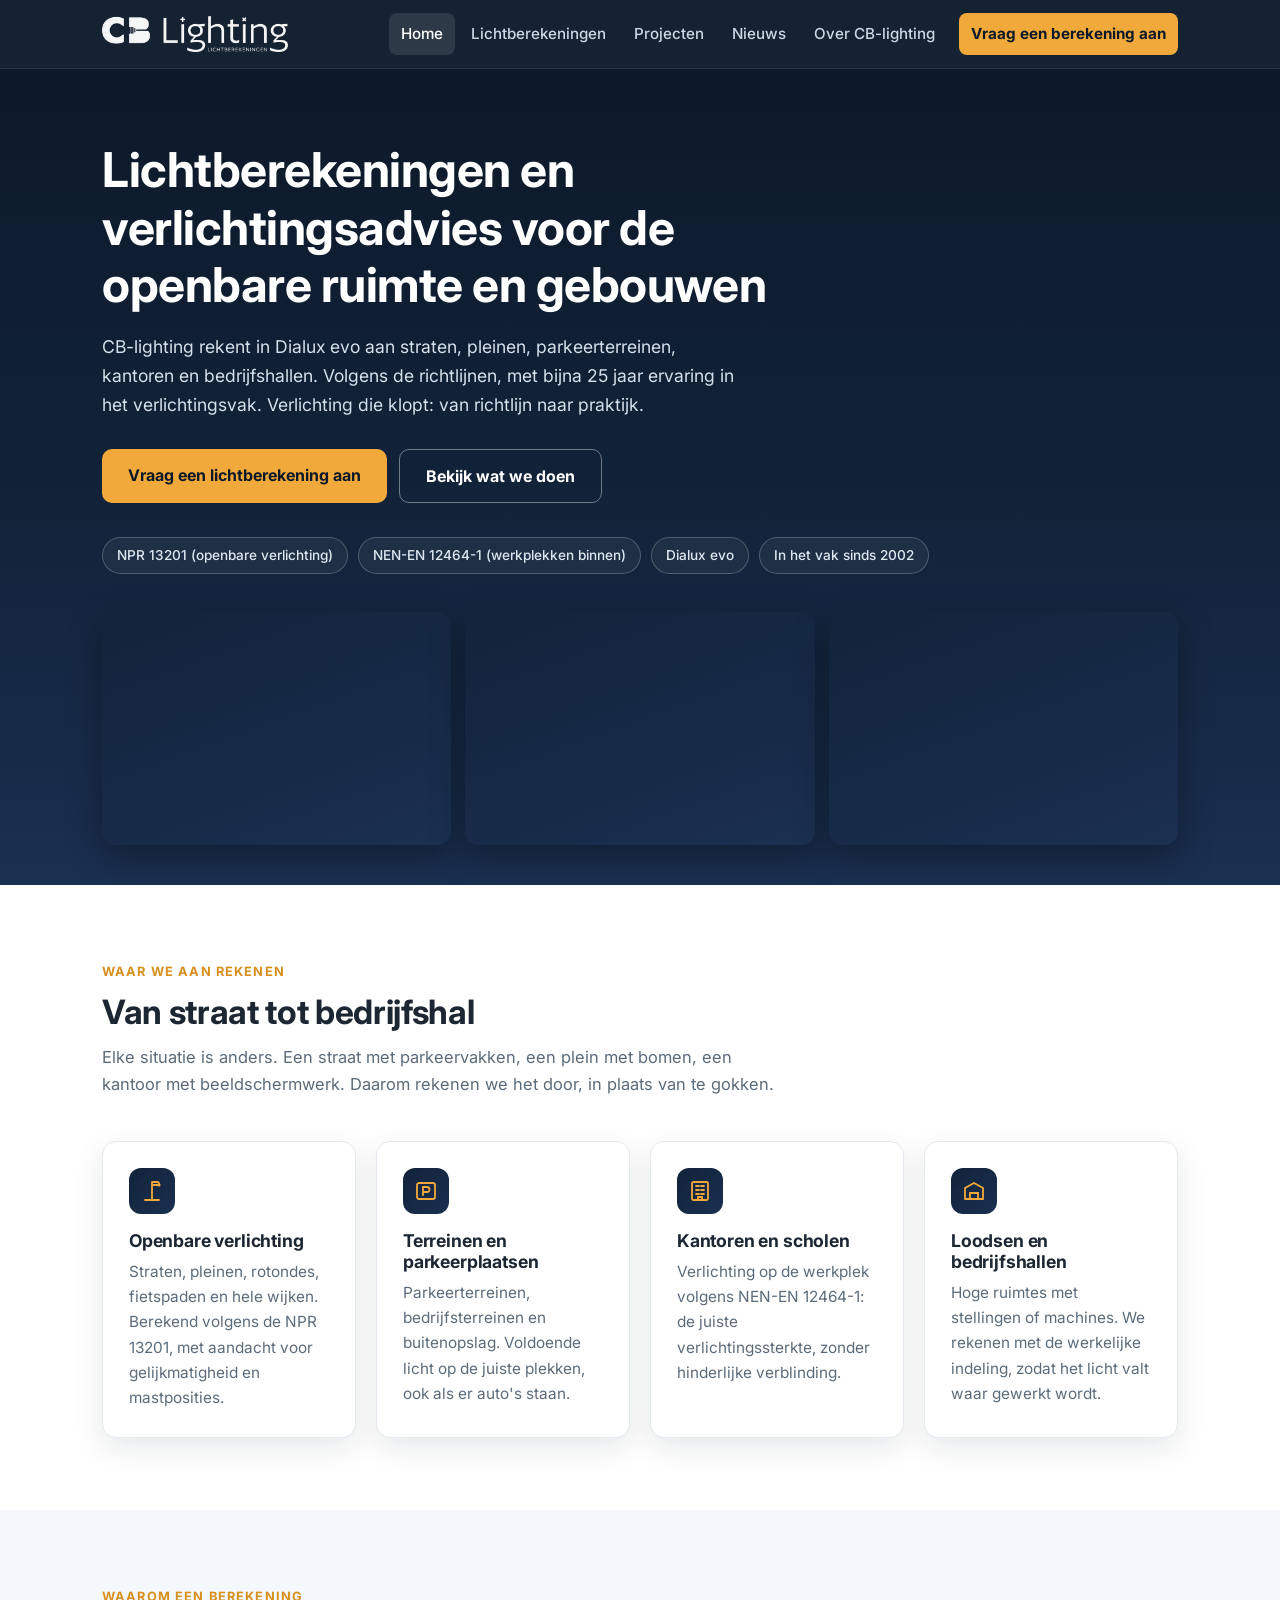
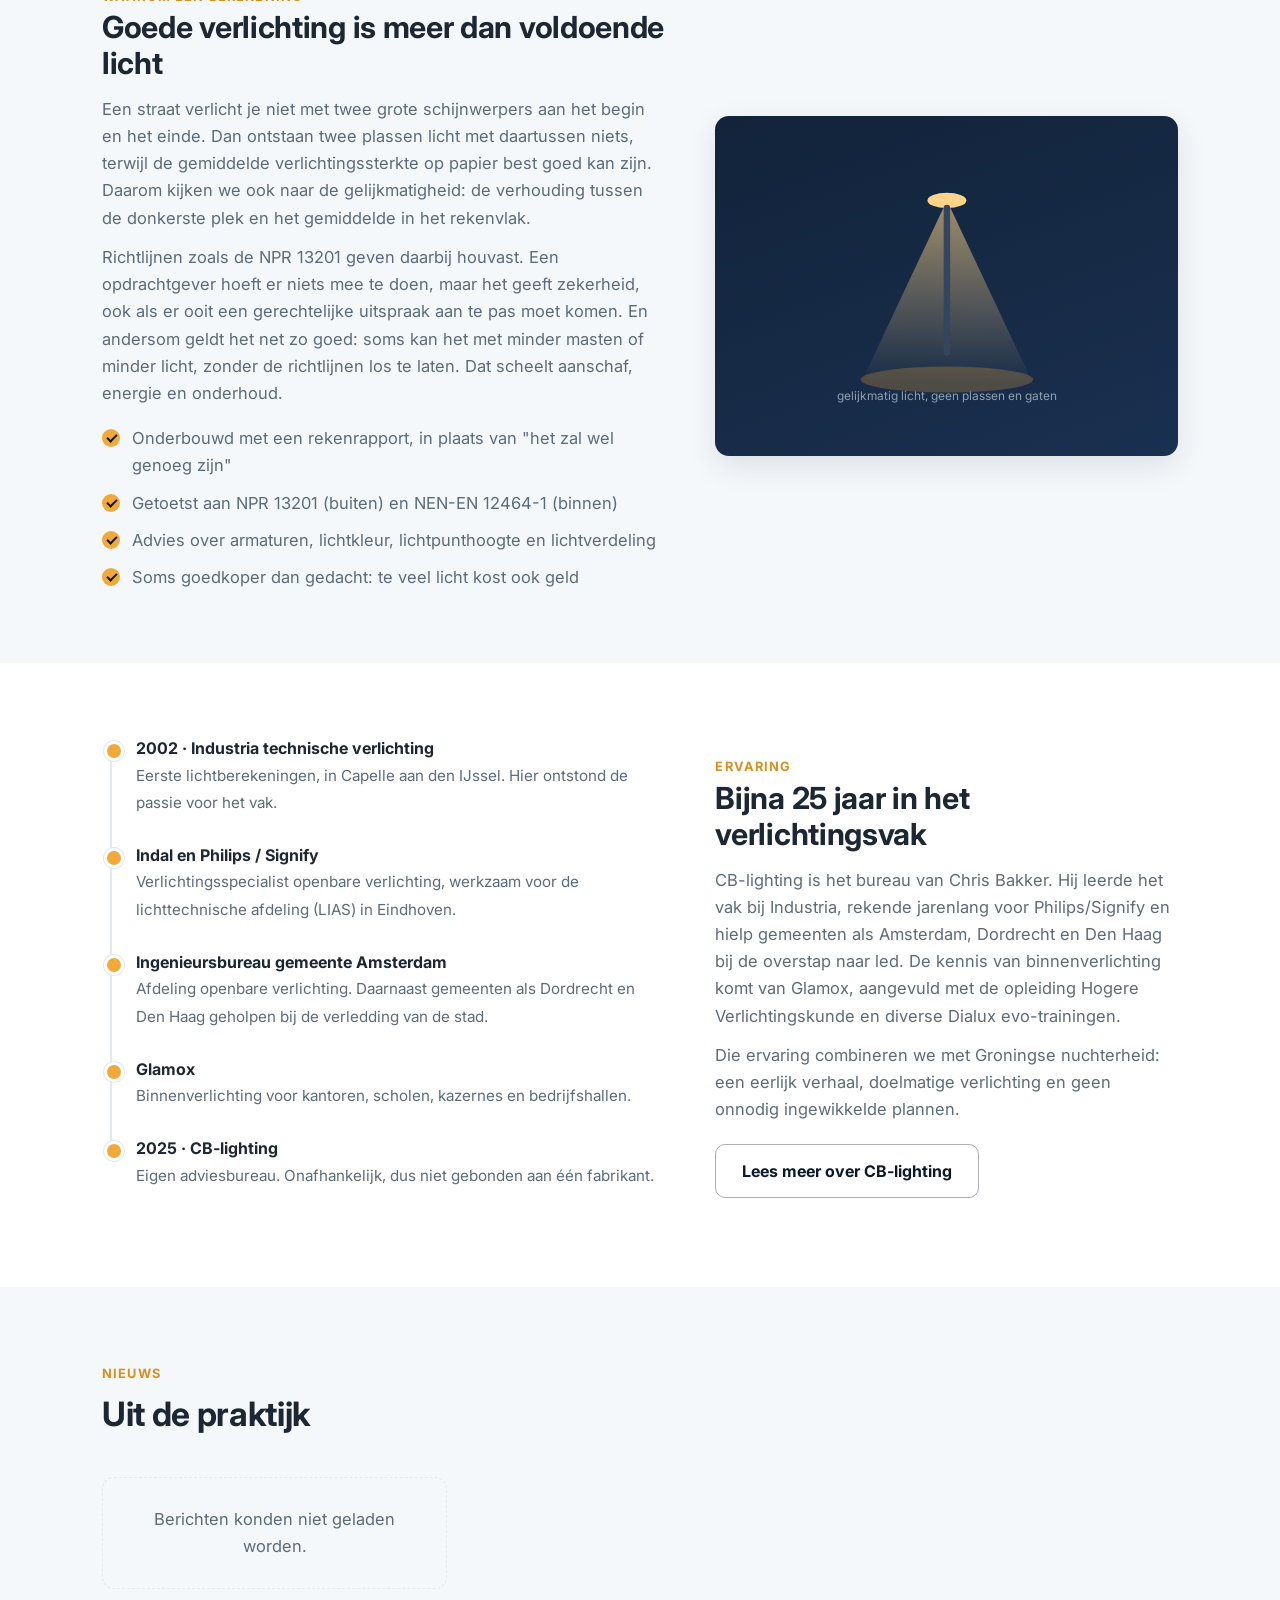
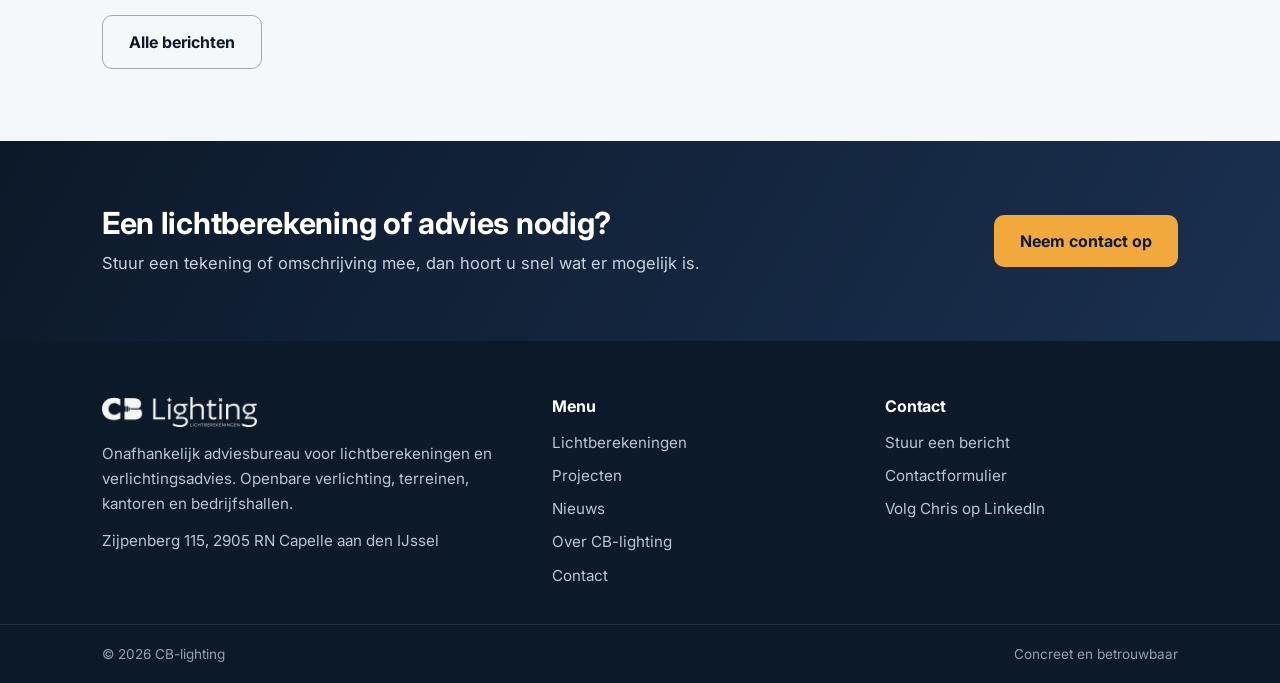
==== commit 7bc8fcdc: "Hero: drie losse projectfoto's met ruimte ertussen; kostenargument (mast 1200-2500 euro) in de FAQ C" ====
--- a/index.html
+++ b/index.html
@@ -69,31 +69,10 @@
       <span class="badge">Dialux evo</span>
       <span class="badge">In het vak sinds 2002</span>
     </div>
-    <div class="herofoto" data-foto="hero">
-    <svg class="heroscene" viewBox="0 0 1200 190" xmlns="http://www.w3.org/2000/svg" aria-hidden="true" preserveAspectRatio="xMidYMax slice">
-      <defs>
-        <linearGradient id="licht" x1="0" y1="0" x2="0" y2="1">
-          <stop offset="0" stop-color="#ffd489" stop-opacity="0.55"/>
-          <stop offset="1" stop-color="#ffd489" stop-opacity="0"/>
-        </linearGradient>
-      </defs>
-      <!-- lichtmasten met overlappende lichtbundels: gelijkmatige verlichting -->
-      <g>
-        <path d="M200 40 L80 190 L320 190 Z" fill="url(#licht)"/>
-        <path d="M600 40 L480 190 L720 190 Z" fill="url(#licht)"/>
-        <path d="M1000 40 L880 190 L1120 190 Z" fill="url(#licht)"/>
-        <rect x="197" y="40" width="5" height="150" rx="2" fill="#33465e"/>
-        <rect x="597" y="40" width="5" height="150" rx="2" fill="#33465e"/>
-        <rect x="997" y="40" width="5" height="150" rx="2" fill="#33465e"/>
-        <rect x="178" y="32" width="44" height="10" rx="5" fill="#4a5f7a"/>
-        <rect x="578" y="32" width="44" height="10" rx="5" fill="#4a5f7a"/>
-        <rect x="978" y="32" width="44" height="10" rx="5" fill="#4a5f7a"/>
-        <ellipse cx="200" cy="40" rx="14" ry="5" fill="#ffd489"/>
-        <ellipse cx="600" cy="40" rx="14" ry="5" fill="#ffd489"/>
-        <ellipse cx="1000" cy="40" rx="14" ry="5" fill="#ffd489"/>
-      </g>
-      <rect x="0" y="186" width="1200" height="4" fill="#1f334d"/>
-    </svg>
+    <div class="herofotos">
+      <div class="vak" data-foto="hero-1" role="img" aria-label="Straatverlichting met dubbele armaturen in de avond"></div>
+      <div class="vak" data-foto="hero-2" role="img" aria-label="Verlichte woonstraat bij nacht"></div>
+      <div class="vak" data-foto="hero-3" role="img" aria-label="Nieuwe lichtmasten op een brug"></div>
     </div>
   </div>
 </section>
--- a/css/stijl.css
+++ b/css/stijl.css
@@ -112,15 +112,14 @@
   background: rgba(255, 255, 255, .05);
 }
 
-.heroscene { display: block; width: 100%; margin-top: 34px; }
-
-.herofoto {
-  margin-top: 34px; border-radius: 14px; overflow: hidden;
+.herofotos { display: grid; grid-template-columns: repeat(3, 1fr); gap: 14px; margin-top: 38px; }
+.herofotos .vak {
+  border-radius: 14px; overflow: hidden; aspect-ratio: 3 / 2;
+  background: linear-gradient(160deg, var(--nacht-2), var(--nacht-3));
   background-size: cover; background-position: center;
-}
-.herofoto.heeft-foto { height: clamp(120px, 16vw, 200px); box-shadow: 0 12px 34px rgba(0, 0, 0, .35); }
-.herofoto.heeft-foto .heroscene { display: none; }
-.herofoto .heroscene { margin-top: 0; }
+  box-shadow: 0 12px 34px rgba(0, 0, 0, .35);
+}
+@media (max-width: 640px) { .herofotos { gap: 10px; } .herofotos .vak { border-radius: 10px; } }
 
 /* ---------- Knoppen ---------- */
 
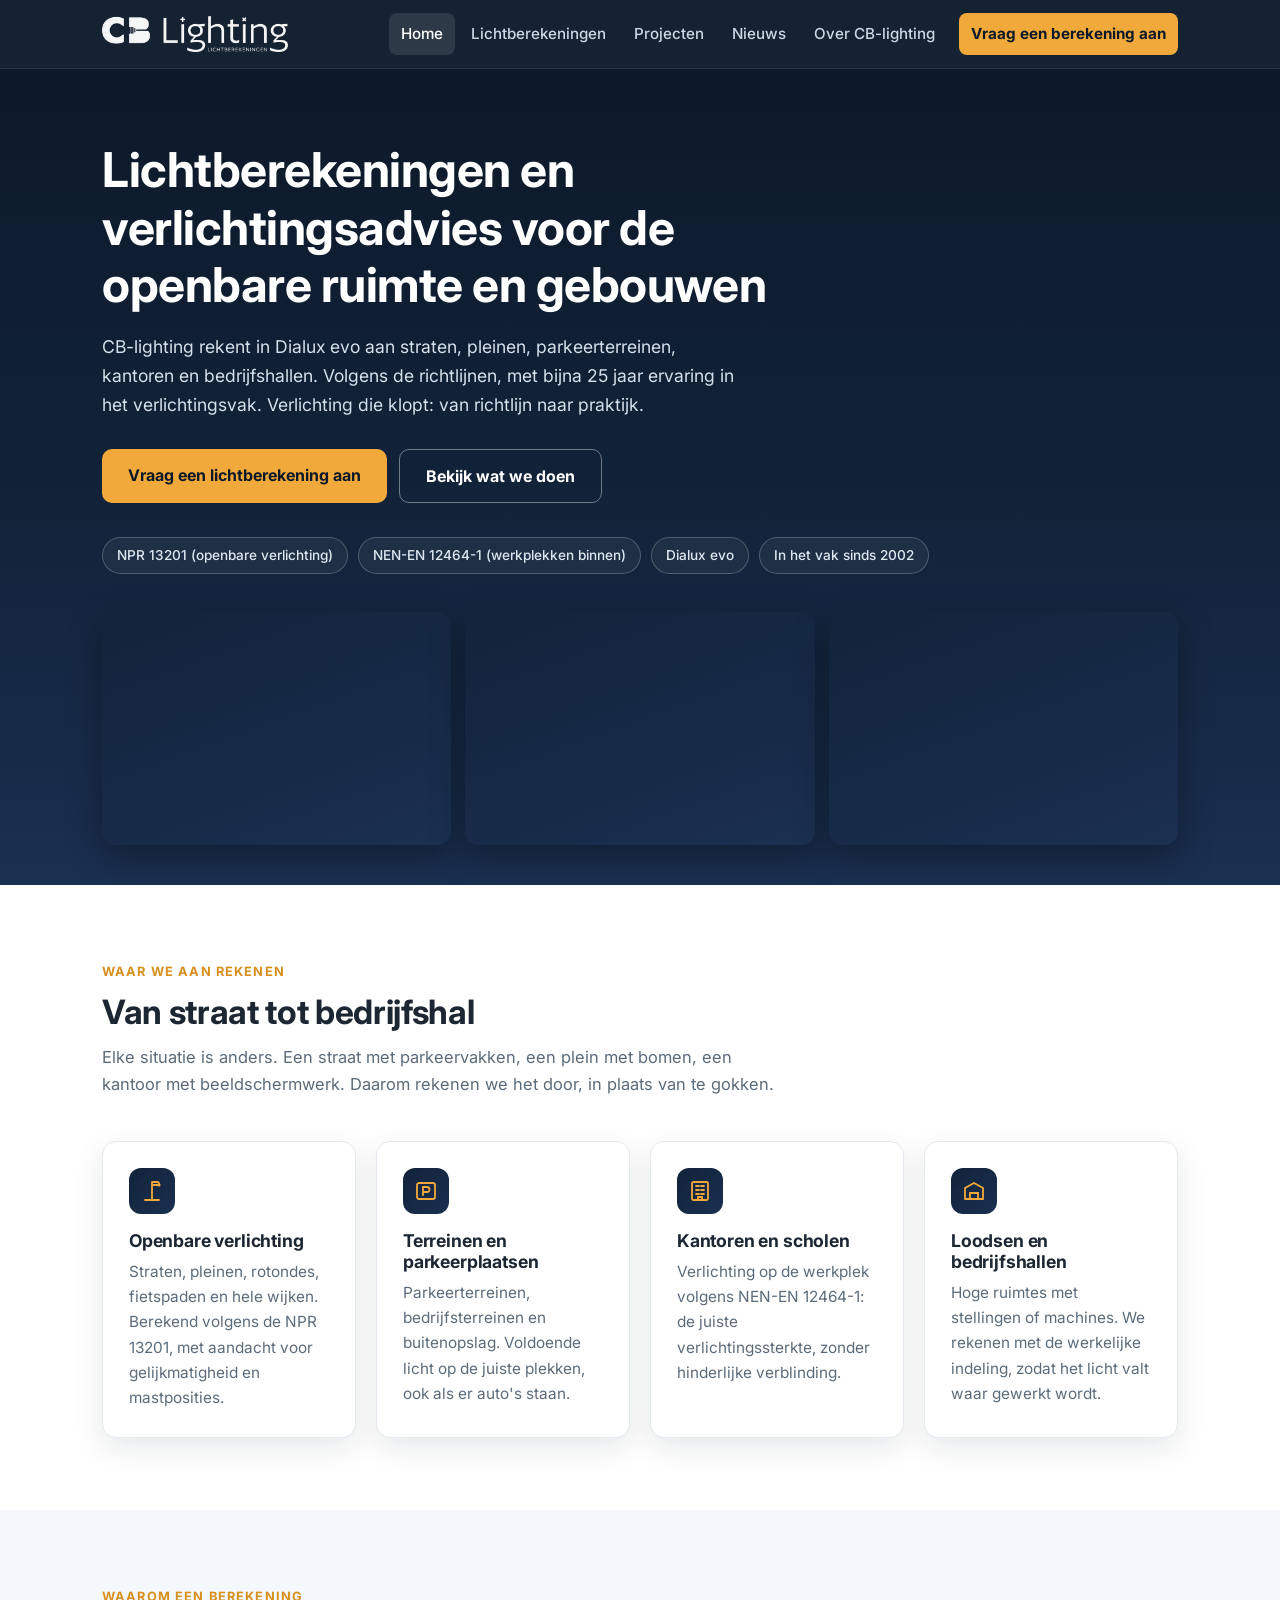
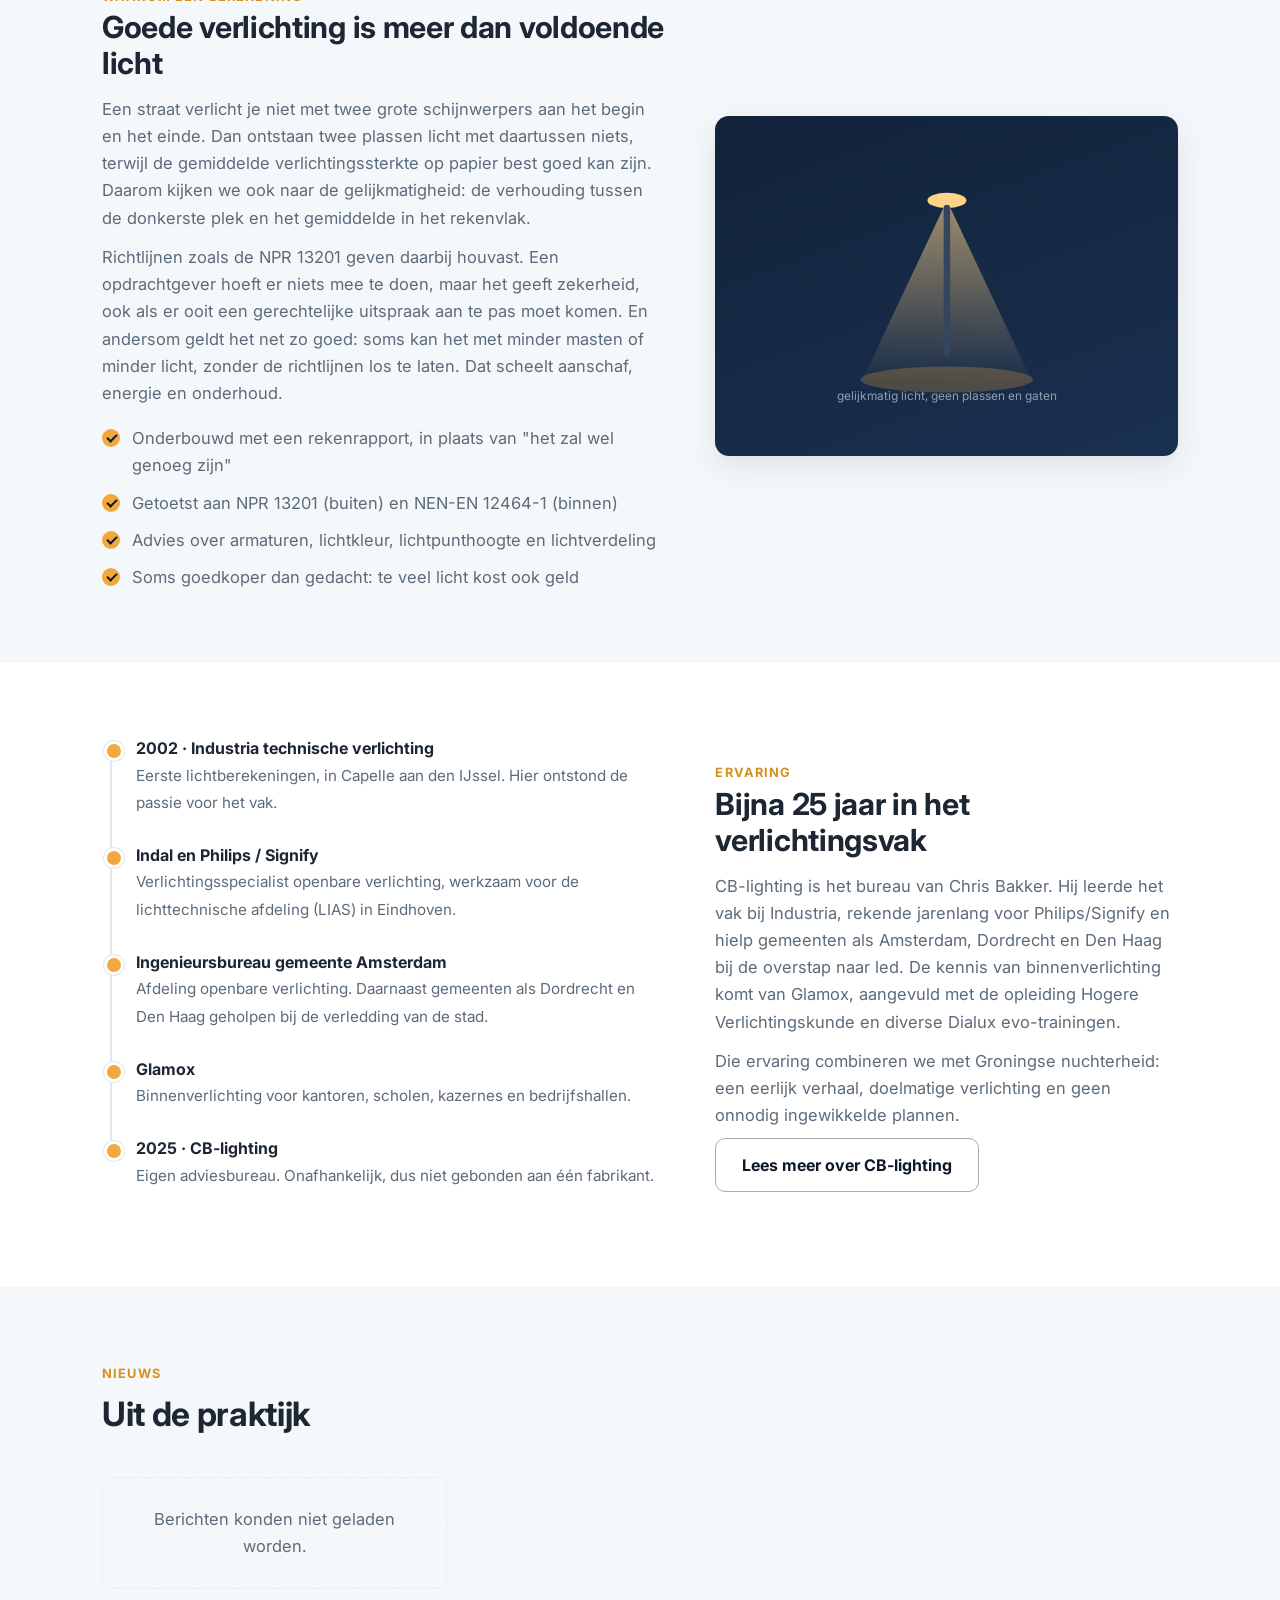
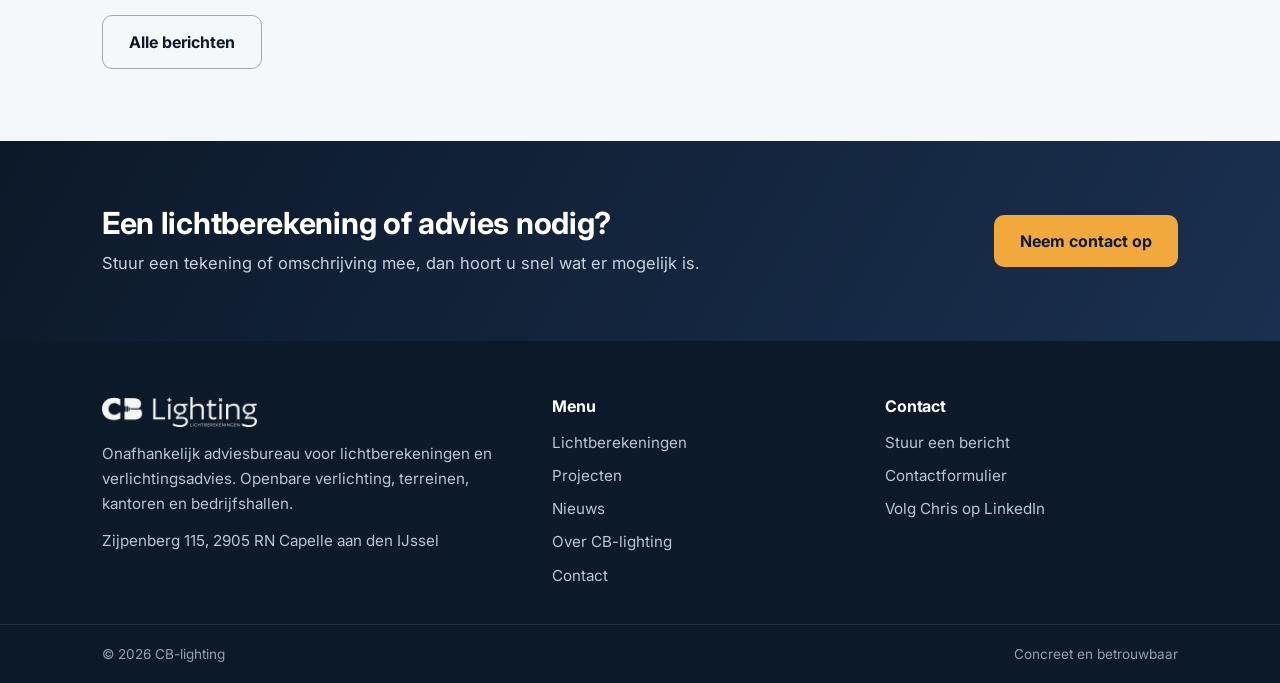
==== commit 34dd20b3: "Potloodjes op vrijwel alle teksten, taalcontrole (browser + LanguageTool), beheer: aanvragen op star" ====
--- a/index.html
+++ b/index.html
@@ -57,8 +57,8 @@
 
 <section class="hero">
   <div class="wrap">
-    <h1>Lichtberekeningen en verlichtingsadvies voor de openbare ruimte en gebouwen</h1>
-    <p class="sub">CB-lighting rekent in Dialux evo aan straten, pleinen, parkeerterreinen, kantoren en bedrijfshallen. Volgens de richtlijnen, met bijna 25 jaar ervaring in het verlichtingsvak. Verlichting die klopt: van richtlijn naar praktijk.</p>
+    <h1 data-tekst="home_hero_titel" data-enkel>Lichtberekeningen en verlichtingsadvies voor de openbare ruimte en gebouwen</h1>
+    <p class="sub" data-tekst="home_hero_tekst" data-enkel>CB-lighting rekent in Dialux evo aan straten, pleinen, parkeerterreinen, kantoren en bedrijfshallen. Volgens de richtlijnen, met bijna 25 jaar ervaring in het verlichtingsvak. Verlichting die klopt: van richtlijn naar praktijk.</p>
     <div class="knoppen">
       <a class="knop vol" href="contact.html">Vraag een lichtberekening aan</a>
       <a class="knop rand" href="lichtberekeningen.html">Bekijk wat we doen</a>
@@ -81,37 +81,37 @@
   <div class="wrap">
     <div class="kop">
       <span class="label">Waar we aan rekenen</span>
-      <h2>Van straat tot bedrijfshal</h2>
-      <p>Elke situatie is anders. Een straat met parkeervakken, een plein met bomen, een kantoor met beeldschermwerk. Daarom rekenen we het door, in plaats van te gokken.</p>
+      <h2 data-tekst="home_toepassingen_kop" data-enkel>Van straat tot bedrijfshal</h2>
+      <p data-tekst="home_toepassingen_intro" data-enkel>Elke situatie is anders. Een straat met parkeervakken, een plein met bomen, een kantoor met beeldschermwerk. Daarom rekenen we het door, in plaats van te gokken.</p>
     </div>
     <div class="kaarten">
       <div class="kaart">
         <div class="icoon">
           <svg viewBox="0 0 24 24" fill="none" stroke="#f2a93b" stroke-width="1.8" stroke-linecap="round"><path d="M12 3v18M12 3h5a2 2 0 0 1 2 2v1h-7M5 21h14"/><circle cx="19" cy="6" r="1.6" fill="#f2a93b" stroke="none"/></svg>
         </div>
-        <h3>Openbare verlichting</h3>
-        <p>Straten, pleinen, rotondes, fietspaden en hele wijken. Berekend volgens de NPR 13201, met aandacht voor gelijkmatigheid en mastposities.</p>
+        <h3 data-tekst="home_kaart1_titel" data-enkel>Openbare verlichting</h3>
+        <p data-tekst="home_kaart1_tekst" data-enkel>Straten, pleinen, rotondes, fietspaden en hele wijken. Berekend volgens de NPR 13201, met aandacht voor gelijkmatigheid en mastposities.</p>
       </div>
       <div class="kaart">
         <div class="icoon">
           <svg viewBox="0 0 24 24" fill="none" stroke="#f2a93b" stroke-width="1.8" stroke-linecap="round"><rect x="3" y="4" width="18" height="16" rx="2"/><path d="M9 16v-8h4a2.5 2.5 0 0 1 0 5H9"/></svg>
         </div>
-        <h3>Terreinen en parkeerplaatsen</h3>
-        <p>Parkeerterreinen, bedrijfsterreinen en buitenopslag. Voldoende licht op de juiste plekken, ook als er auto's staan.</p>
+        <h3 data-tekst="home_kaart2_titel" data-enkel>Terreinen en parkeerplaatsen</h3>
+        <p data-tekst="home_kaart2_tekst" data-enkel>Parkeerterreinen, bedrijfsterreinen en buitenopslag. Voldoende licht op de juiste plekken, ook als er auto's staan.</p>
       </div>
       <div class="kaart">
         <div class="icoon">
           <svg viewBox="0 0 24 24" fill="none" stroke="#f2a93b" stroke-width="1.8" stroke-linecap="round"><rect x="4" y="3" width="16" height="18" rx="1.5"/><path d="M8 7h3M8 11h3M8 15h3M13 7h3M13 11h3M13 15h3M10 21v-3h4v3"/></svg>
         </div>
-        <h3>Kantoren en scholen</h3>
-        <p>Verlichting op de werkplek volgens NEN-EN 12464-1: de juiste verlichtingssterkte, zonder hinderlijke verblinding.</p>
+        <h3 data-tekst="home_kaart3_titel" data-enkel>Kantoren en scholen</h3>
+        <p data-tekst="home_kaart3_tekst" data-enkel>Verlichting op de werkplek volgens NEN-EN 12464-1: de juiste verlichtingssterkte, zonder hinderlijke verblinding.</p>
       </div>
       <div class="kaart">
         <div class="icoon">
           <svg viewBox="0 0 24 24" fill="none" stroke="#f2a93b" stroke-width="1.8" stroke-linecap="round"><path d="M3 20V9l9-5 9 5v11M3 20h18M8 20v-6h8v6"/></svg>
         </div>
-        <h3>Loodsen en bedrijfshallen</h3>
-        <p>Hoge ruimtes met stellingen of machines. We rekenen met de werkelijke indeling, zodat het licht valt waar gewerkt wordt.</p>
+        <h3 data-tekst="home_kaart4_titel" data-enkel>Loodsen en bedrijfshallen</h3>
+        <p data-tekst="home_kaart4_tekst" data-enkel>Hoge ruimtes met stellingen of machines. We rekenen met de werkelijke indeling, zodat het licht valt waar gewerkt wordt.</p>
       </div>
     </div>
   </div>
@@ -121,7 +121,7 @@
   <div class="wrap twee">
     <div class="tekstblok">
       <span class="label" style="color:var(--amber-donker);font-weight:700;text-transform:uppercase;letter-spacing:.09em;font-size:.8rem;">Waarom een berekening</span>
-      <h2>Goede verlichting is meer dan voldoende licht</h2>
+      <h2 data-tekst="home_welkom_kop" data-enkel>Goede verlichting is meer dan voldoende licht</h2>
       <div data-tekst="home_welkom">
         <p>Een straat verlicht je niet met twee grote schijnwerpers aan het begin en het einde. Dan ontstaan twee plassen licht met daartussen niets, terwijl de gemiddelde verlichtingssterkte op papier best goed kan zijn. Daarom kijken we ook naar de gelijkmatigheid: de verhouding tussen de donkerste plek en het gemiddelde in het rekenvlak.</p>
         <p>Richtlijnen zoals de NPR 13201 geven daarbij houvast. Een opdrachtgever hoeft er niets mee te doen, maar het geeft zekerheid, ook als er ooit een gerechtelijke uitspraak aan te pas moet komen. En andersom geldt het net zo goed: soms kan het met minder masten of minder licht, zonder de richtlijnen los te laten. Dat scheelt aanschaf, energie en onderhoud.</p>
@@ -163,9 +163,11 @@
     </div>
     <div class="tekstblok">
       <span class="label" style="color:var(--amber-donker);font-weight:700;text-transform:uppercase;letter-spacing:.09em;font-size:.8rem;">Ervaring</span>
-      <h2>Bijna 25 jaar in het verlichtingsvak</h2>
+      <h2 data-tekst="home_ervaring_kop" data-enkel>Bijna 25 jaar in het verlichtingsvak</h2>
+      <div data-tekst="home_ervaring">
       <p>CB-lighting is het bureau van Chris Bakker. Hij leerde het vak bij Industria, rekende jarenlang voor Philips/Signify en hielp gemeenten als Amsterdam, Dordrecht en Den Haag bij de overstap naar led. De kennis van binnenverlichting komt van Glamox, aangevuld met de opleiding Hogere Verlichtingskunde en diverse Dialux evo-trainingen.</p>
       <p>Die ervaring combineren we met Groningse nuchterheid: een eerlijk verhaal, doelmatige verlichting en geen onnodig ingewikkelde plannen.</p>
+      </div>
       <a class="knop rand donker" href="over-cb-lighting.html" style="margin-top:8px">Lees meer over CB-lighting</a>
     </div>
   </div>
@@ -187,8 +189,8 @@
 <section class="ctastrook">
   <div class="wrap">
     <div>
-      <h2>Een lichtberekening of advies nodig?</h2>
-      <p>Stuur een tekening of omschrijving mee, dan hoort u snel wat er mogelijk is.</p>
+      <h2 data-tekst="home_cta_kop" data-enkel>Een lichtberekening of advies nodig?</h2>
+      <p data-tekst="home_cta_tekst" data-enkel>Stuur een tekening of omschrijving mee, dan hoort u snel wat er mogelijk is.</p>
       <p data-telblok style="display:none;margin-top:8px">Liever direct bellen? <a data-tellink href="#" style="color:var(--gloed);font-weight:700"></a></p>
     </div>
     <a class="knop vol" href="contact.html">Neem contact op</a>
@@ -199,7 +201,7 @@
   <div class="wrap">
     <div>
       <a class="logo" href="index.html" style="margin-bottom:14px"><img src="assets/logo-wit.png" alt="CB Lighting"></a>
-      <p>Onafhankelijk adviesbureau voor lichtberekeningen en verlichtingsadvies. Openbare verlichting, terreinen, kantoren en bedrijfshallen.</p>
+      <p data-tekst="footer_tekst" data-enkel>Onafhankelijk adviesbureau voor lichtberekeningen en verlichtingsadvies. Openbare verlichting, terreinen, kantoren en bedrijfshallen.</p>
       <p style="margin-top:12px" data-tekst="contact_adres" data-enkel>Zijpenberg 115, 2905 RN Capelle aan den IJssel</p>
     </div>
     <div>
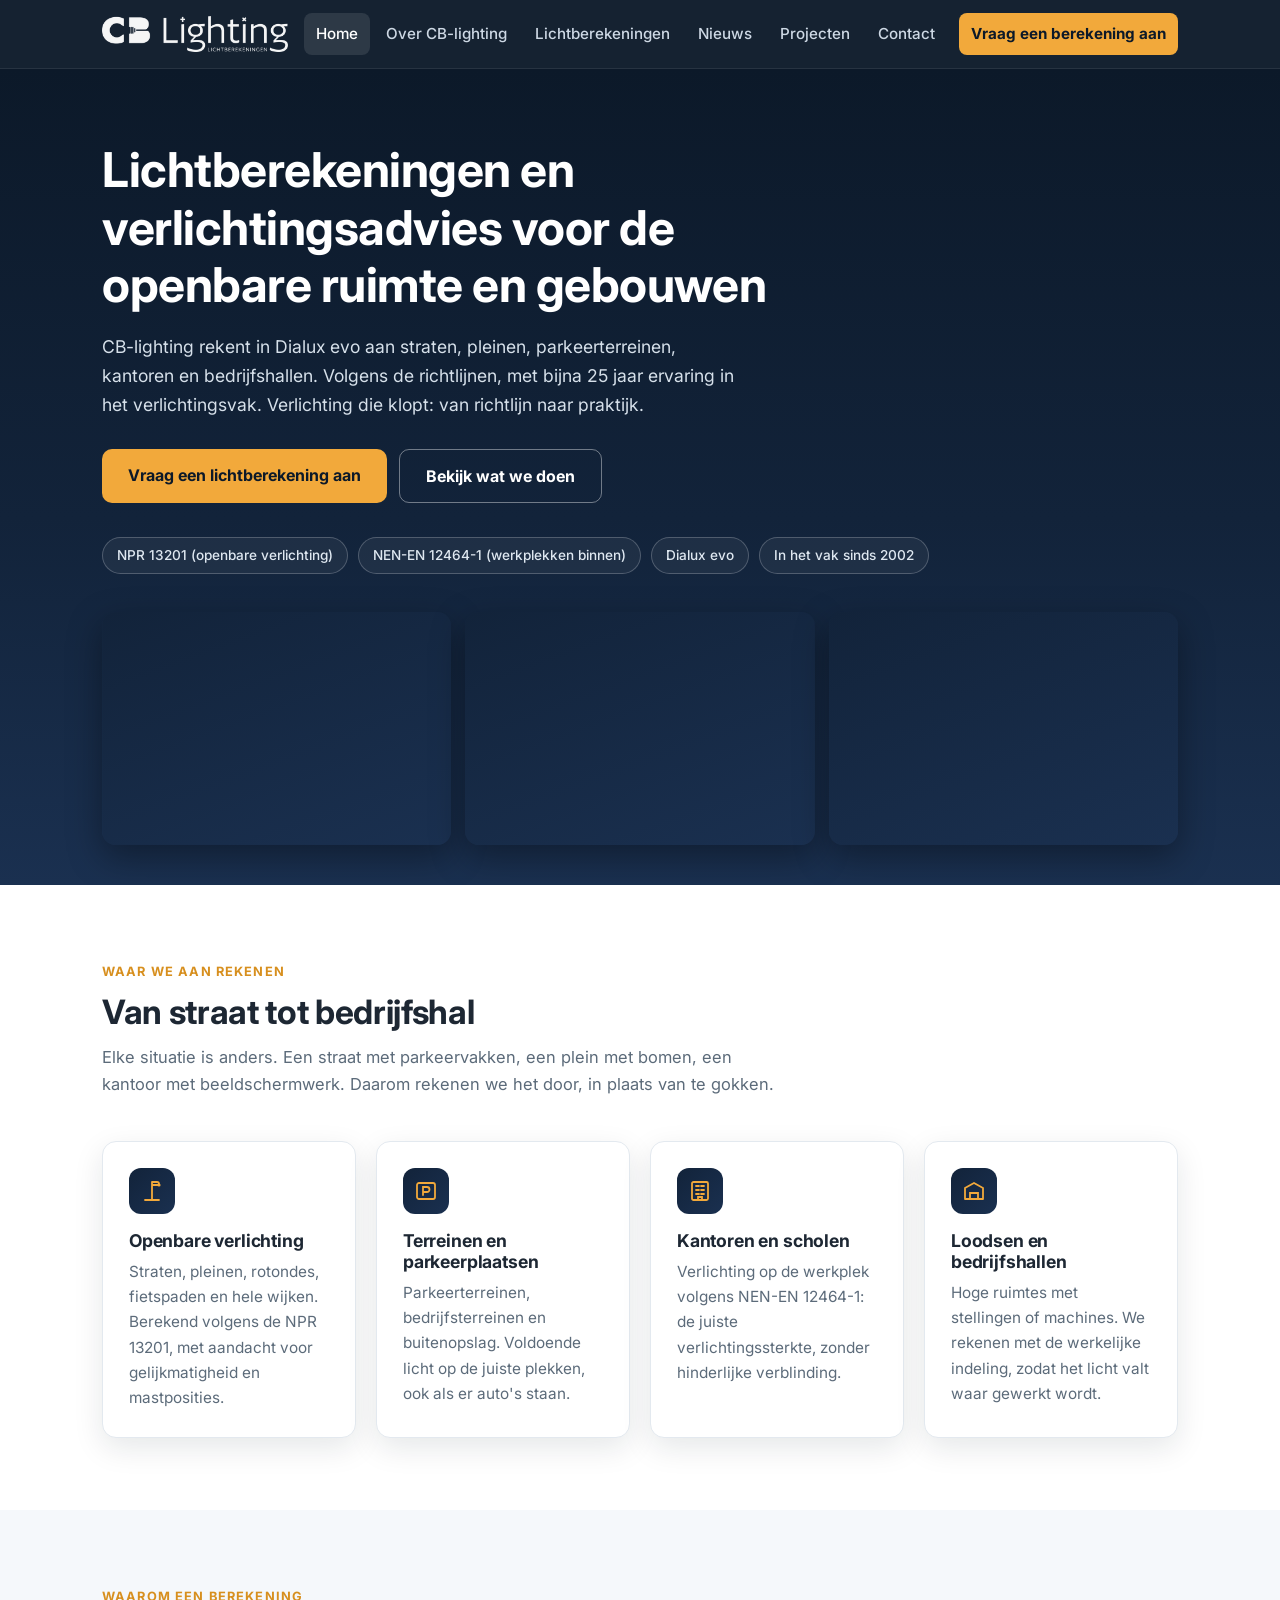
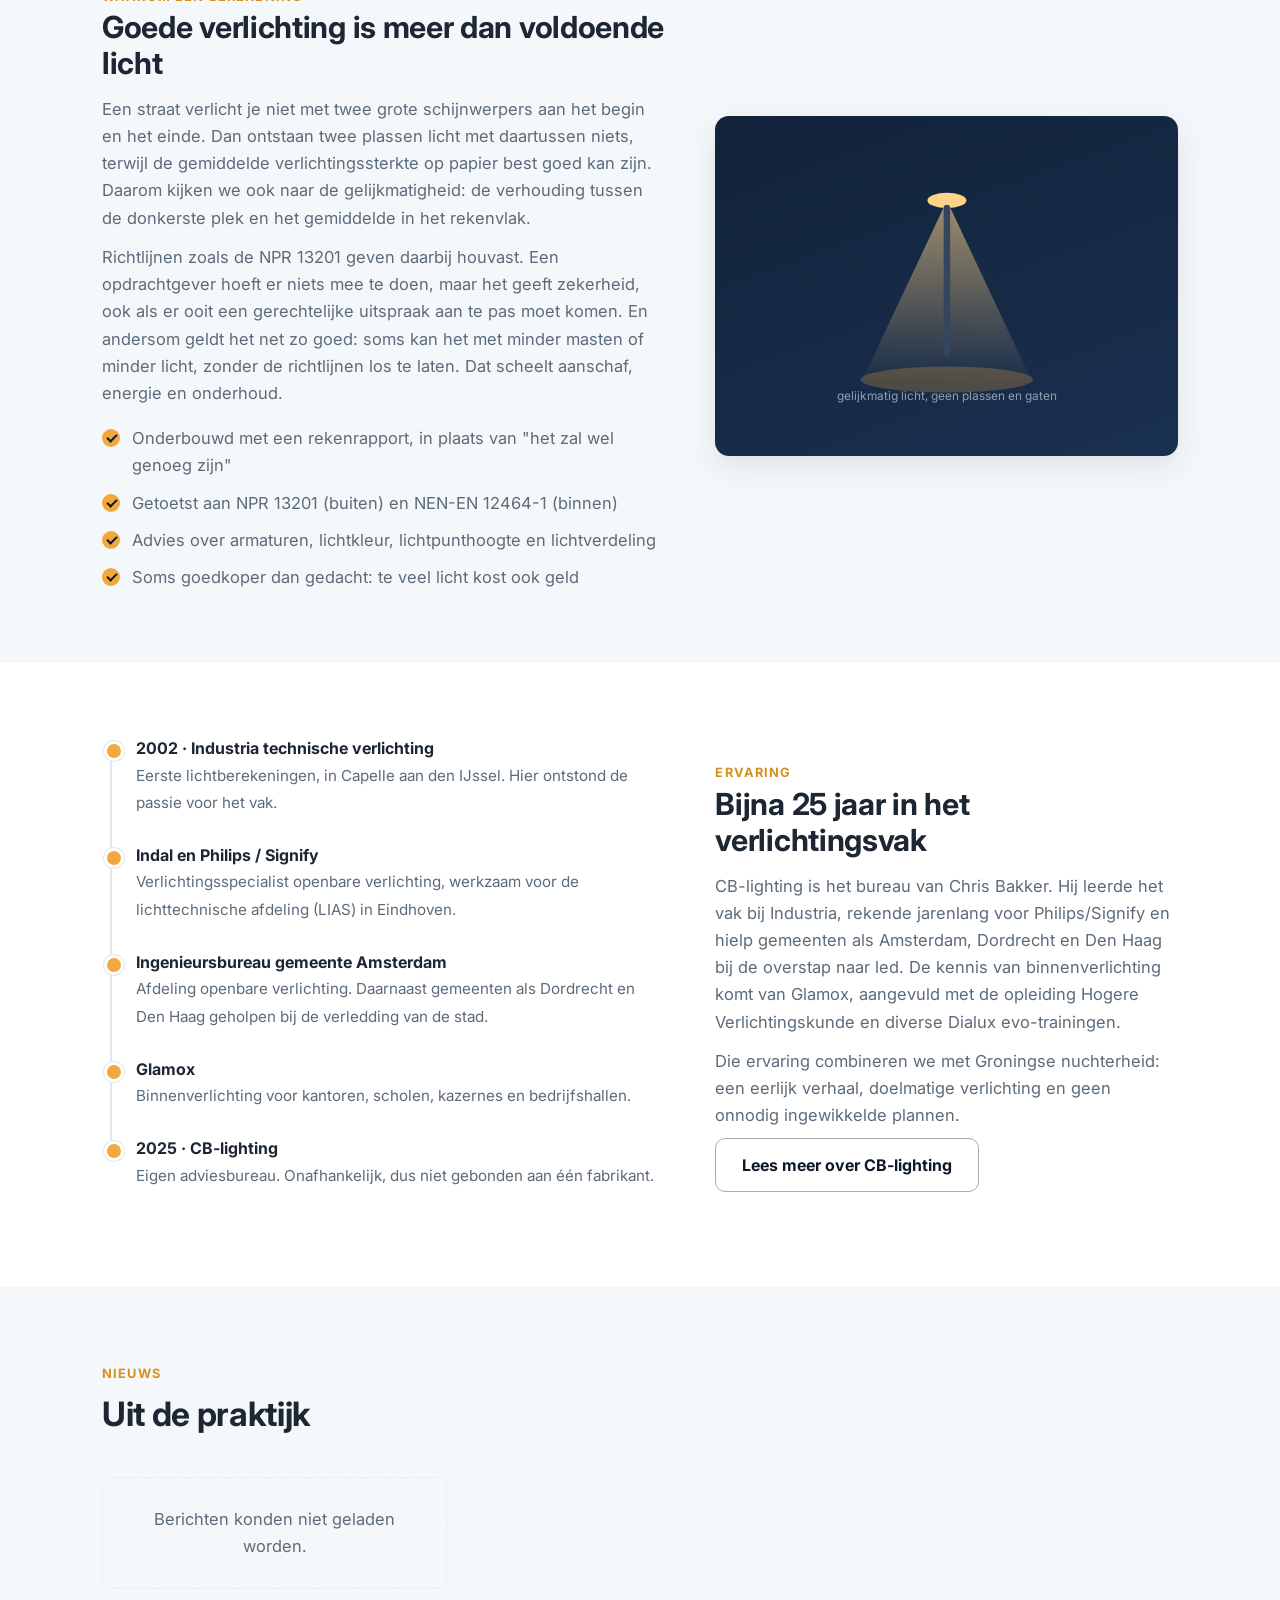
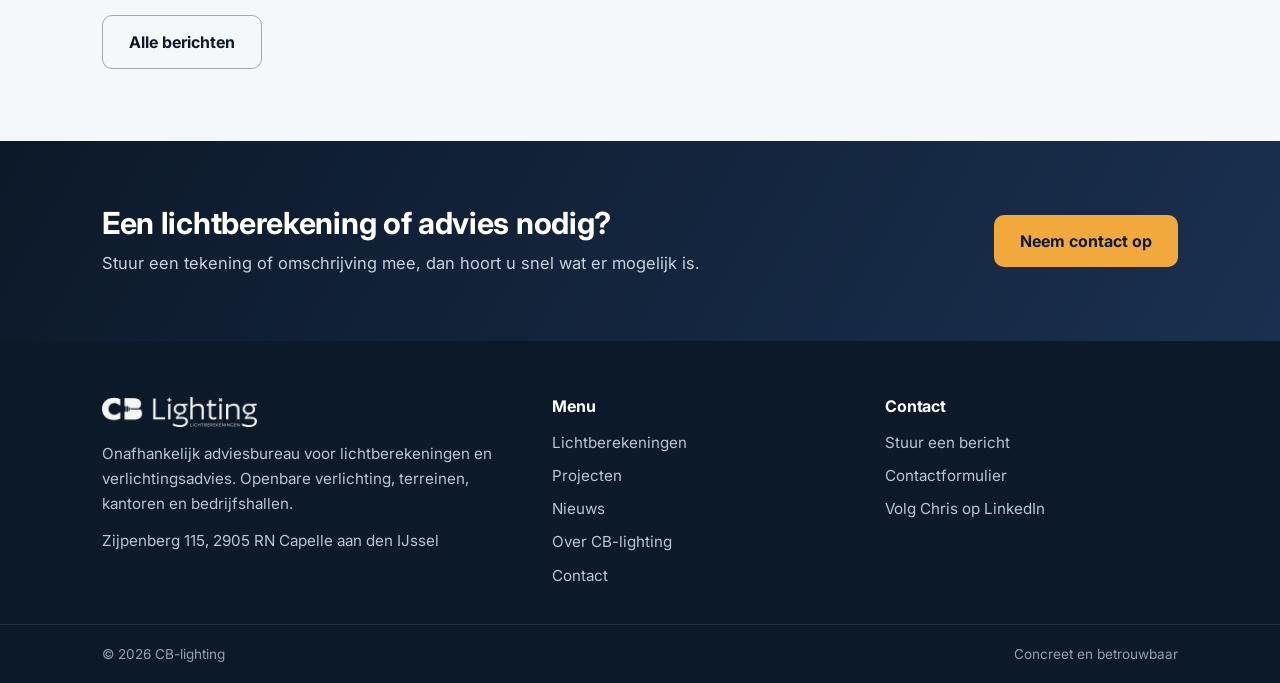
==== commit 9b4e1d1d: "Menuvolgorde: Over CB-lighting eerst, dan Lichtberekeningen, Nieuws, Projecten, en Contact als losse" ====
--- a/index.html
+++ b/index.html
@@ -46,10 +46,11 @@
     <button class="hamburger" aria-label="Menu openen"><span></span><span></span><span></span></button>
     <nav class="menu">
       <a href="index.html" class="actief">Home</a>
+      <a href="over-cb-lighting.html">Over CB-lighting</a>
       <a href="lichtberekeningen.html">Lichtberekeningen</a>
+      <a href="nieuws.html">Nieuws</a>
       <a href="projecten.html">Projecten</a>
-      <a href="nieuws.html">Nieuws</a>
-      <a href="over-cb-lighting.html">Over CB-lighting</a>
+      <a href="contact.html">Contact</a>
       <a href="contact.html" class="cta">Vraag een berekening aan</a>
     </nav>
   </div>
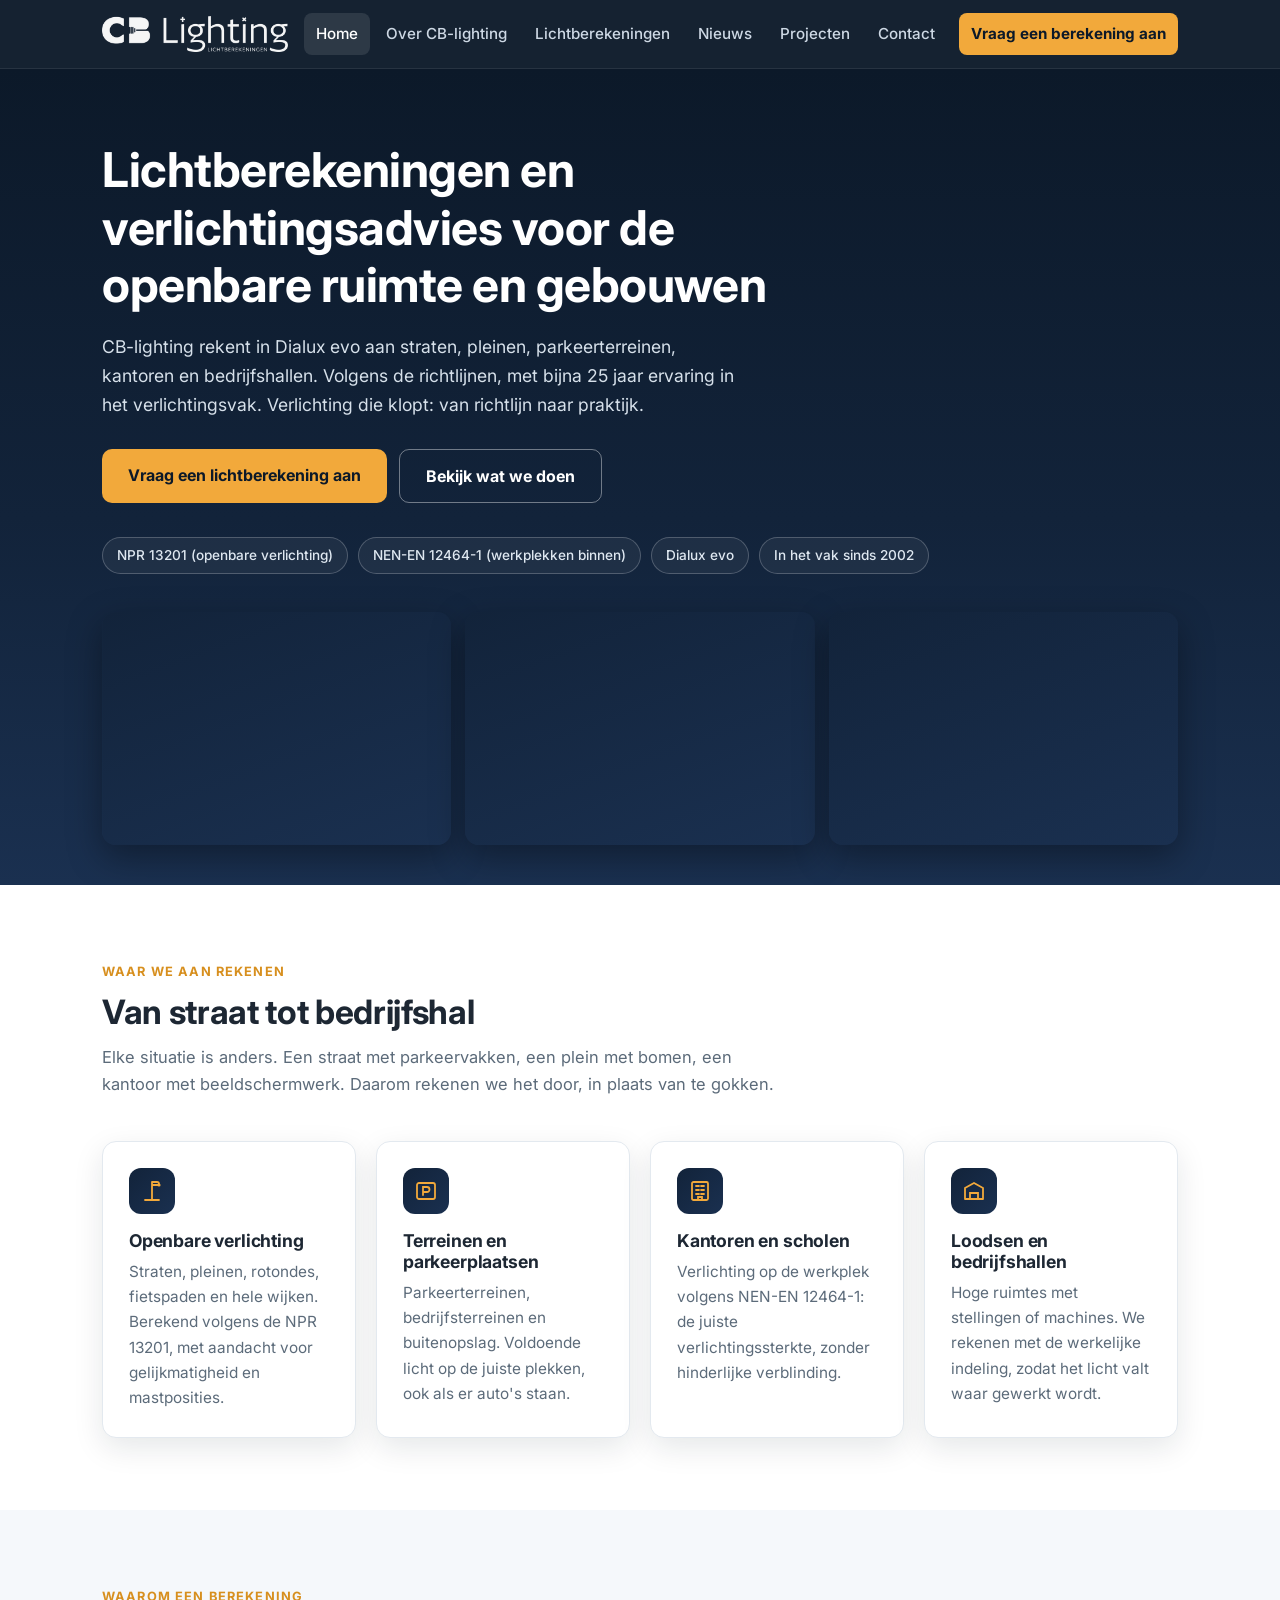
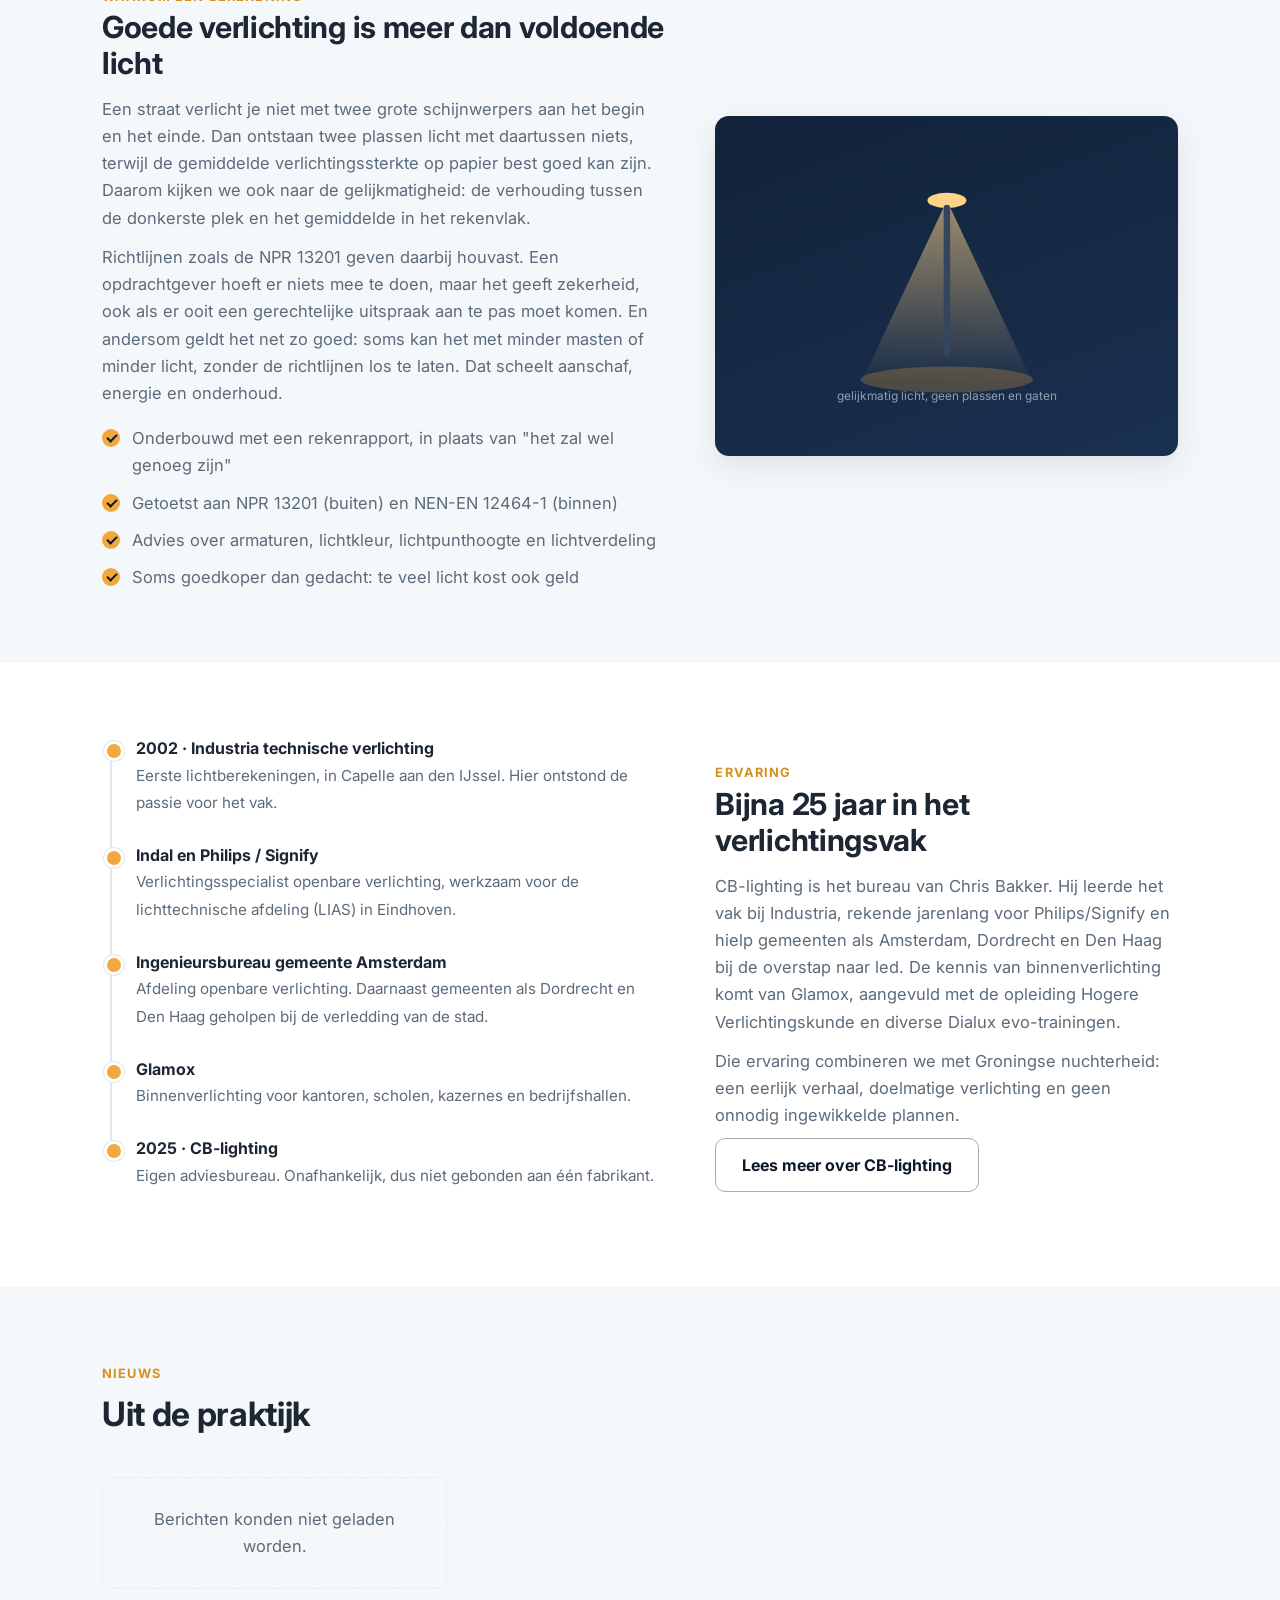
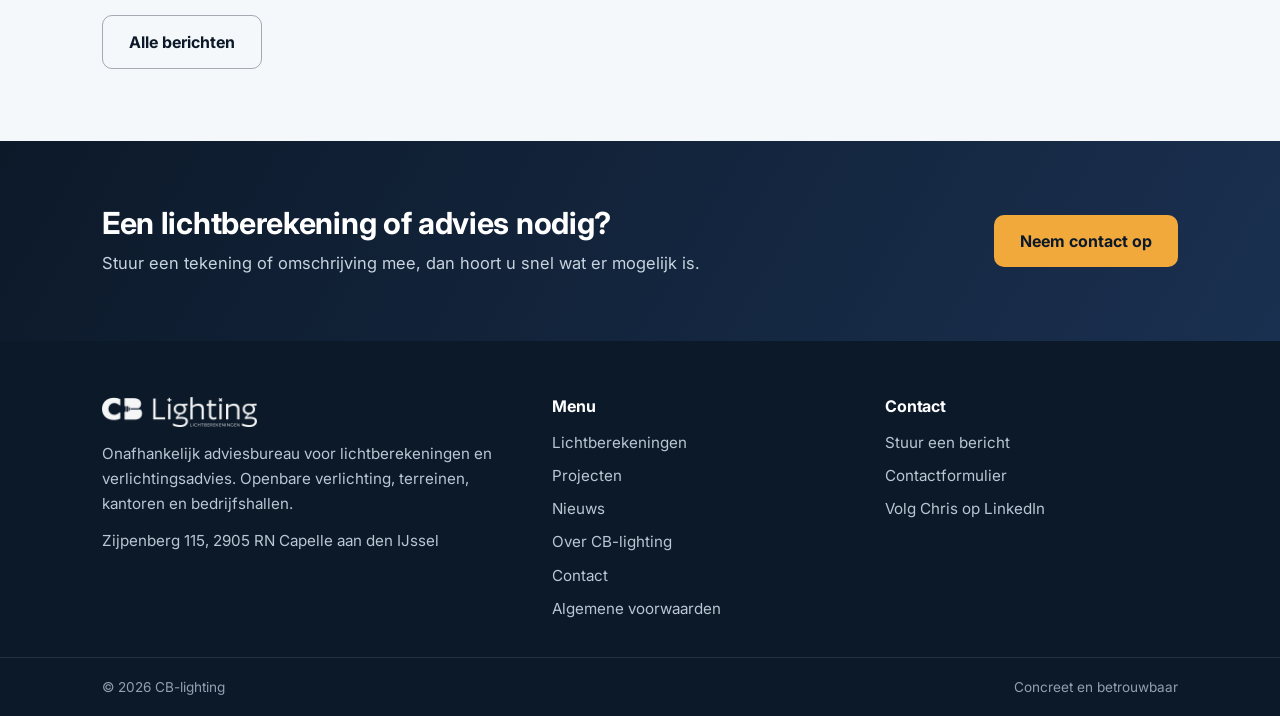
==== commit 22713003: "Offertetool en algemene voorwaarden Verborgen pagina offerte-maken.html (formulier links, levend off" ====
--- a/index.html
+++ b/index.html
@@ -10,6 +10,10 @@
   <meta property="og:description" content="Lichtberekeningen voor straten, terreinen, kantoren en hallen. Volgens NPR 13201 en NEN-EN 12464-1.">
   <meta property="og:type" content="website">
   <meta property="og:url" content="https://cb-lighting.nl/">
+  <meta property="og:image" content="https://cb-lighting.nl/assets/og.png">
+  <meta property="og:image:width" content="1200">
+  <meta property="og:image:height" content="630">
+  <meta name="twitter:card" content="summary_large_image">
   <link rel="icon" href="assets/favicon.png" type="image/png">
   <link rel="preconnect" href="https://fonts.googleapis.com">
   <link rel="preconnect" href="https://fonts.gstatic.com" crossorigin>
@@ -213,6 +217,7 @@
         <li><a href="nieuws.html">Nieuws</a></li>
         <li><a href="over-cb-lighting.html">Over CB-lighting</a></li>
         <li><a href="contact.html">Contact</a></li>
+        <li><a href="algemene-voorwaarden.html">Algemene voorwaarden</a></li>
       </ul>
     </div>
     <div>
@@ -237,7 +242,7 @@
 <script src="js/site.js"></script>
 <script>
 // Laatste drie nieuwsberichten op de homepage
-cblLees("cbl_nieuws?select=id,titel,tekst,foto_url,linkedin_url,datum&gepubliceerd=eq.true&order=datum.desc&limit=3")
+cblLees("cbl_nieuws?select=id,titel,tekst,foto_url,linkedin_url,datum,slug&gepubliceerd=eq.true&order=datum.desc&limit=3")
   .then(function (items) {
     var doel = document.getElementById("nieuws-thuis");
     doel.innerHTML = "";
@@ -248,16 +253,26 @@
     items.forEach(function (n) {
       var kaart = document.createElement("article");
       kaart.className = "nieuwsitem";
-      var foto = n.foto_url ? '<div class="nfoto"><img src="' + n.foto_url + '" alt="" loading="lazy"></div>' : "";
+      var foto = '<div class="nfoto"><img src="' + (n.foto_url || "assets/nieuws-standaard.png") + '" alt="" loading="lazy"></div>';
       var chip = n.linkedin_url ? '<span class="li-chip">LinkedIn-bericht</span>' : "";
+      var leesTekst = n.linkedin_url ? "Lees verder op LinkedIn &rarr;" : "Lees verder &rarr;";
       kaart.innerHTML = foto +
         '<div class="inhoud">' +
         '<div class="kop-rij"><time></time>' + chip + '</div><h3></h3><div class="tekst dicht"></div>' +
-        '<div class="voet"><a class="leesmeer" href="nieuws.html#' + n.id + '" style="text-decoration:none">Lees verder</a></div>' +
+        '<div class="voet"><a class="leesmeer">' + leesTekst + '</a></div>' +
         '</div>';
+      var lees = kaart.querySelector(".leesmeer");
+      if (n.linkedin_url) {
+        lees.href = n.linkedin_url;
+        lees.target = "_blank";
+        lees.rel = "noopener";
+      } else {
+        lees.href = "/nieuws/" + n.slug;
+      }
       kaart.querySelector("time").textContent = cblDatum(n.datum);
       kaart.querySelector("h3").textContent = n.titel;
       kaart.querySelector(".tekst").textContent = n.tekst;
+      cblFotoPas(kaart.querySelector(".nfoto img"));
       doel.appendChild(kaart);
     });
   })
--- a/css/stijl.css
+++ b/css/stijl.css
@@ -65,6 +65,26 @@
   background: var(--amber); color: var(--nacht); font-weight: 700; margin-left: 8px;
 }
 .menu a.cta:hover { background: var(--gloed); }
+
+/* Beheerknoppen rechtsboven: zet site.js alleen neer voor wie in het beheer is ingelogd */
+.aanpasknop {
+  display: grid; place-items: center; flex: none;
+  width: 38px; height: 38px; margin-left: 10px;
+  border: 0; border-radius: 50%; cursor: pointer;
+  background: var(--amber); font-size: 17px; line-height: 1;
+}
+.aanpasknop:hover { background: var(--gloed); }
+.beheerknop {
+  flex: none; margin-left: 10px; white-space: nowrap;
+  color: #cdd8e4; text-decoration: none; font-size: .95rem; font-weight: 600;
+  border: 1px solid rgba(255, 255, 255, .35); border-radius: 8px; padding: 8px 14px;
+}
+.beheerknop:hover { color: var(--wit); border-color: rgba(255, 255, 255, .6); }
+/* Ingelogd? Dan zijn de aanvraag-knop en de belknop niet nodig,
+   zo blijft de balk op één regel passen */
+body.beheerder .menu a.cta { display: none; }
+body.beheerder .belknop { display: none !important; }
+@media (max-width: 900px) { .aanpasknop { width: 42px; height: 42px; } }
 
 .hamburger {
   display: none; background: none; border: 0; cursor: pointer; padding: 8px;
@@ -232,8 +252,11 @@
   background: var(--wit); border: 1px solid var(--lijn); border-radius: var(--rond);
   overflow: hidden; box-shadow: var(--schaduw); display: flex; flex-direction: column;
 }
-.nieuwsitem .nfoto { aspect-ratio: 16/9; background: linear-gradient(150deg, var(--nacht-2), var(--nacht-3)); }
-.nieuwsitem .nfoto img { width: 100%; height: 100%; object-fit: cover; }
+.nieuwsitem .nfoto { position: relative; aspect-ratio: 16/9; background: linear-gradient(150deg, var(--nacht-2), var(--nacht-3)); }
+.nieuwsitem .nfoto img { position: absolute; inset: 0; width: 100%; height: 100%; object-fit: cover; }
+/* Staande of vierkante foto's: passend tonen met een rustige lichte rand, in plaats van hard afsnijden */
+.nfoto.staand { background: var(--wolk); border-bottom: 1px solid var(--lijn); }
+.nfoto.staand img { object-fit: contain; }
 .nieuwsitem .inhoud { padding: 22px; display: flex; flex-direction: column; gap: 8px; flex: 1; }
 .nieuwsitem time { color: var(--grijs); font-size: .85rem; }
 .nieuwsitem h3 { font-size: 1.12rem; }
@@ -241,6 +264,37 @@
 .nieuwsitem .tekst.dicht { display: -webkit-box; -webkit-line-clamp: 4; -webkit-box-orient: vertical; overflow: hidden; }
 .nieuwsitem .voet { margin-top: auto; padding-top: 12px; display: flex; gap: 14px; align-items: center; }
 .leesmeer { background: none; border: 0; color: var(--amber-donker); font-weight: 700; cursor: pointer; font-size: .95rem; padding: 0; }
+a.leesmeer { text-decoration: none; }
+
+/* Klikbare projectkaarten en de losse projectpagina */
+a.nieuwsitem { color: inherit; text-decoration: none; transition: transform .15s ease, border-color .15s ease; }
+a.nieuwsitem:hover { transform: translateY(-3px); border-color: var(--amber); }
+.terugregel { margin-bottom: 18px; }
+.terugregel a { color: var(--gloed); font-weight: 700; text-decoration: none; }
+.projectfoto { position: relative; aspect-ratio: 16/9; border-radius: var(--rond); overflow: hidden; box-shadow: var(--schaduw); margin-bottom: 30px; max-width: 900px; background: var(--wolk); }
+.projectfoto img { position: absolute; inset: 0; width: 100%; height: 100%; object-fit: cover; display: block; }
+.projectfoto.staand { border: 1px solid var(--lijn); }
+.projectfoto.staand img { object-fit: contain; }
+.projecttekst { max-width: 780px; }
+.projecttekst p { color: var(--grijs); margin-bottom: 14px; font-size: 1.05rem; line-height: 1.7; }
+.deelblok { margin-top: 36px; padding-top: 26px; border-top: 1px solid var(--lijn); }
+.deelblok h4 { margin-bottom: 14px; }
+.deelrij { display: flex; gap: 10px; flex-wrap: wrap; }
+.deelknop {
+  display: inline-flex; align-items: center; gap: 9px; padding: 11px 16px;
+  background: var(--wit); border: 1px solid var(--lijn); border-radius: 10px;
+  color: var(--inkt); text-decoration: none; font-weight: 600; font-size: .95rem;
+  transition: border-color .15s ease, transform .15s ease;
+}
+.deelknop:hover { border-color: var(--amber); transform: translateY(-2px); }
+.deelknop svg { width: 18px; height: 18px; color: var(--amber-donker); }
+
+/* Paginering onder nieuws en projecten */
+.paginering { display: grid; grid-template-columns: 1fr auto 1fr; align-items: center; gap: 14px; margin-top: 38px; padding-top: 22px; border-top: 1px solid var(--lijn); color: var(--grijs); font-size: .95rem; }
+.paginering .teller { text-align: center; letter-spacing: .04em; }
+.paginering a { color: var(--amber-donker); font-weight: 700; text-decoration: none; }
+.paginering .vorige { text-align: left; }
+.paginering .volgende { text-align: right; }
 
 .kop-rij { display: flex; align-items: center; gap: 10px; flex-wrap: wrap; }
 .li-chip {
